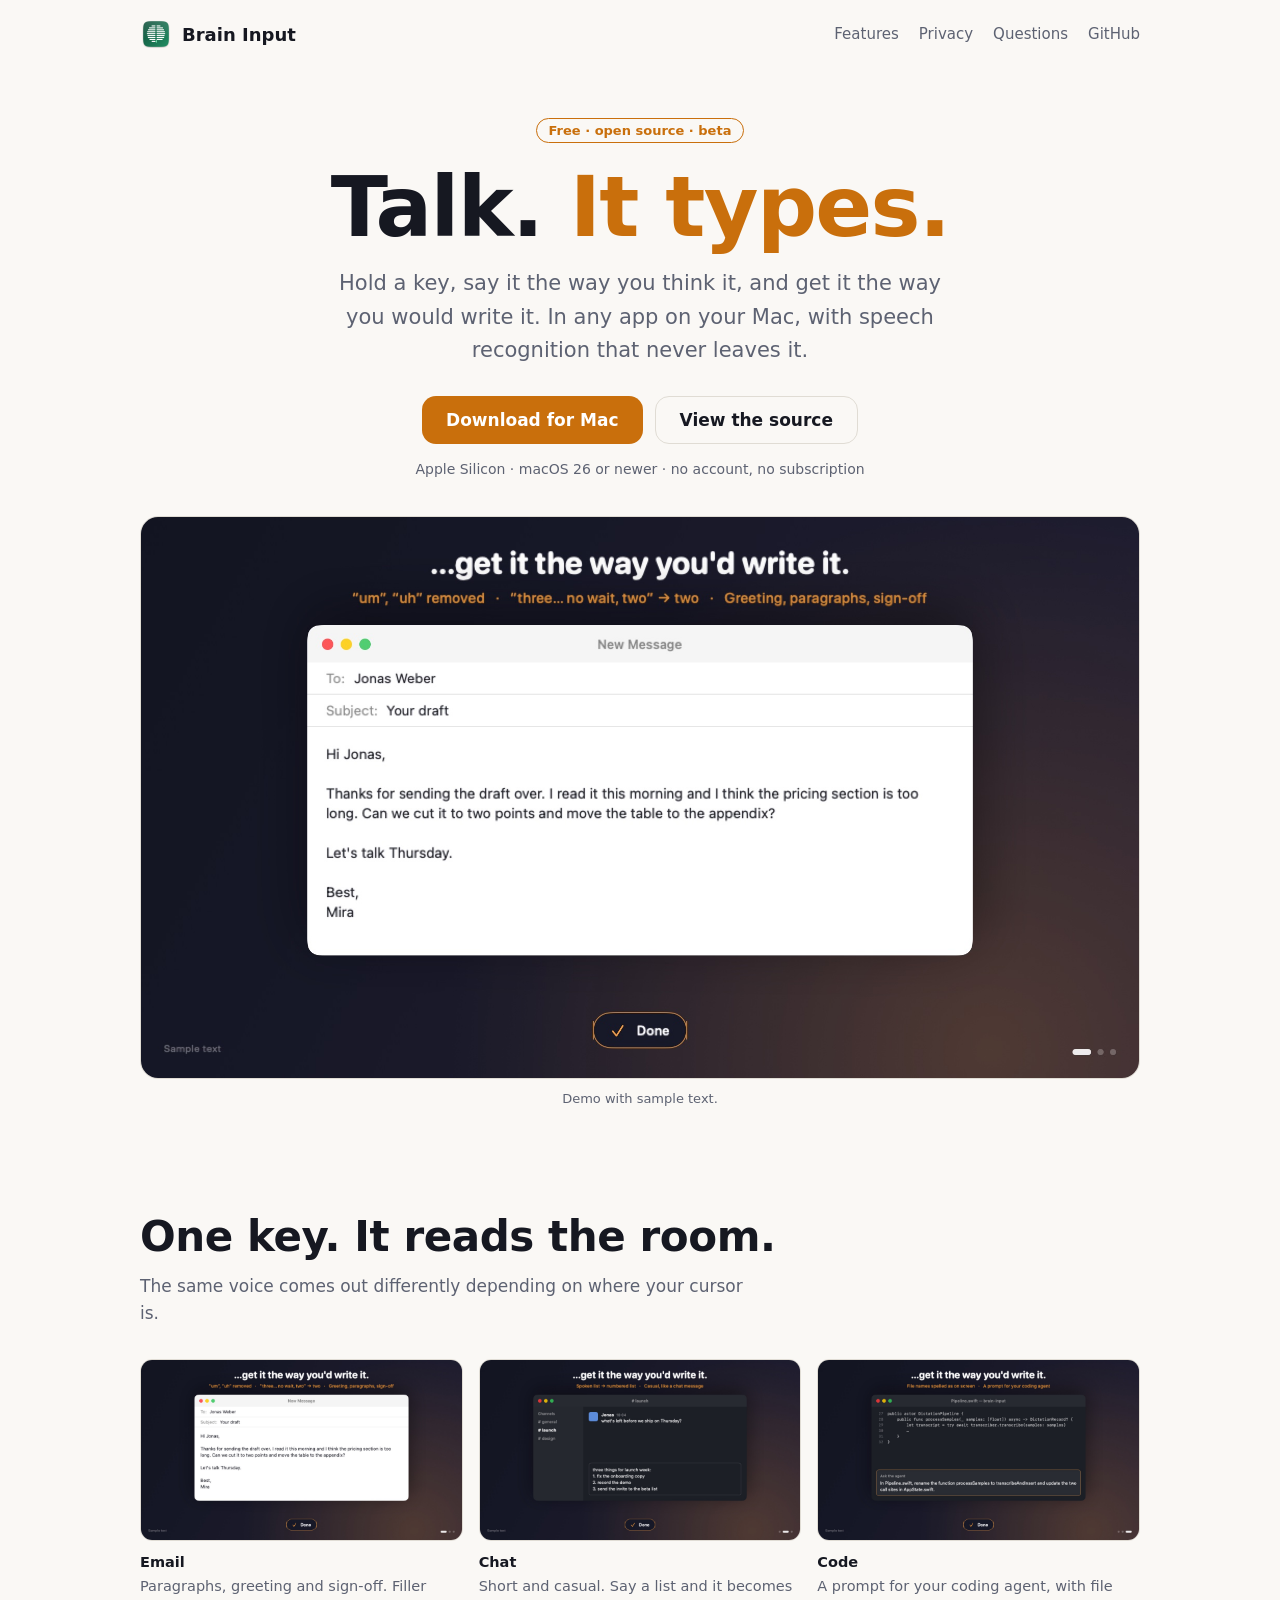
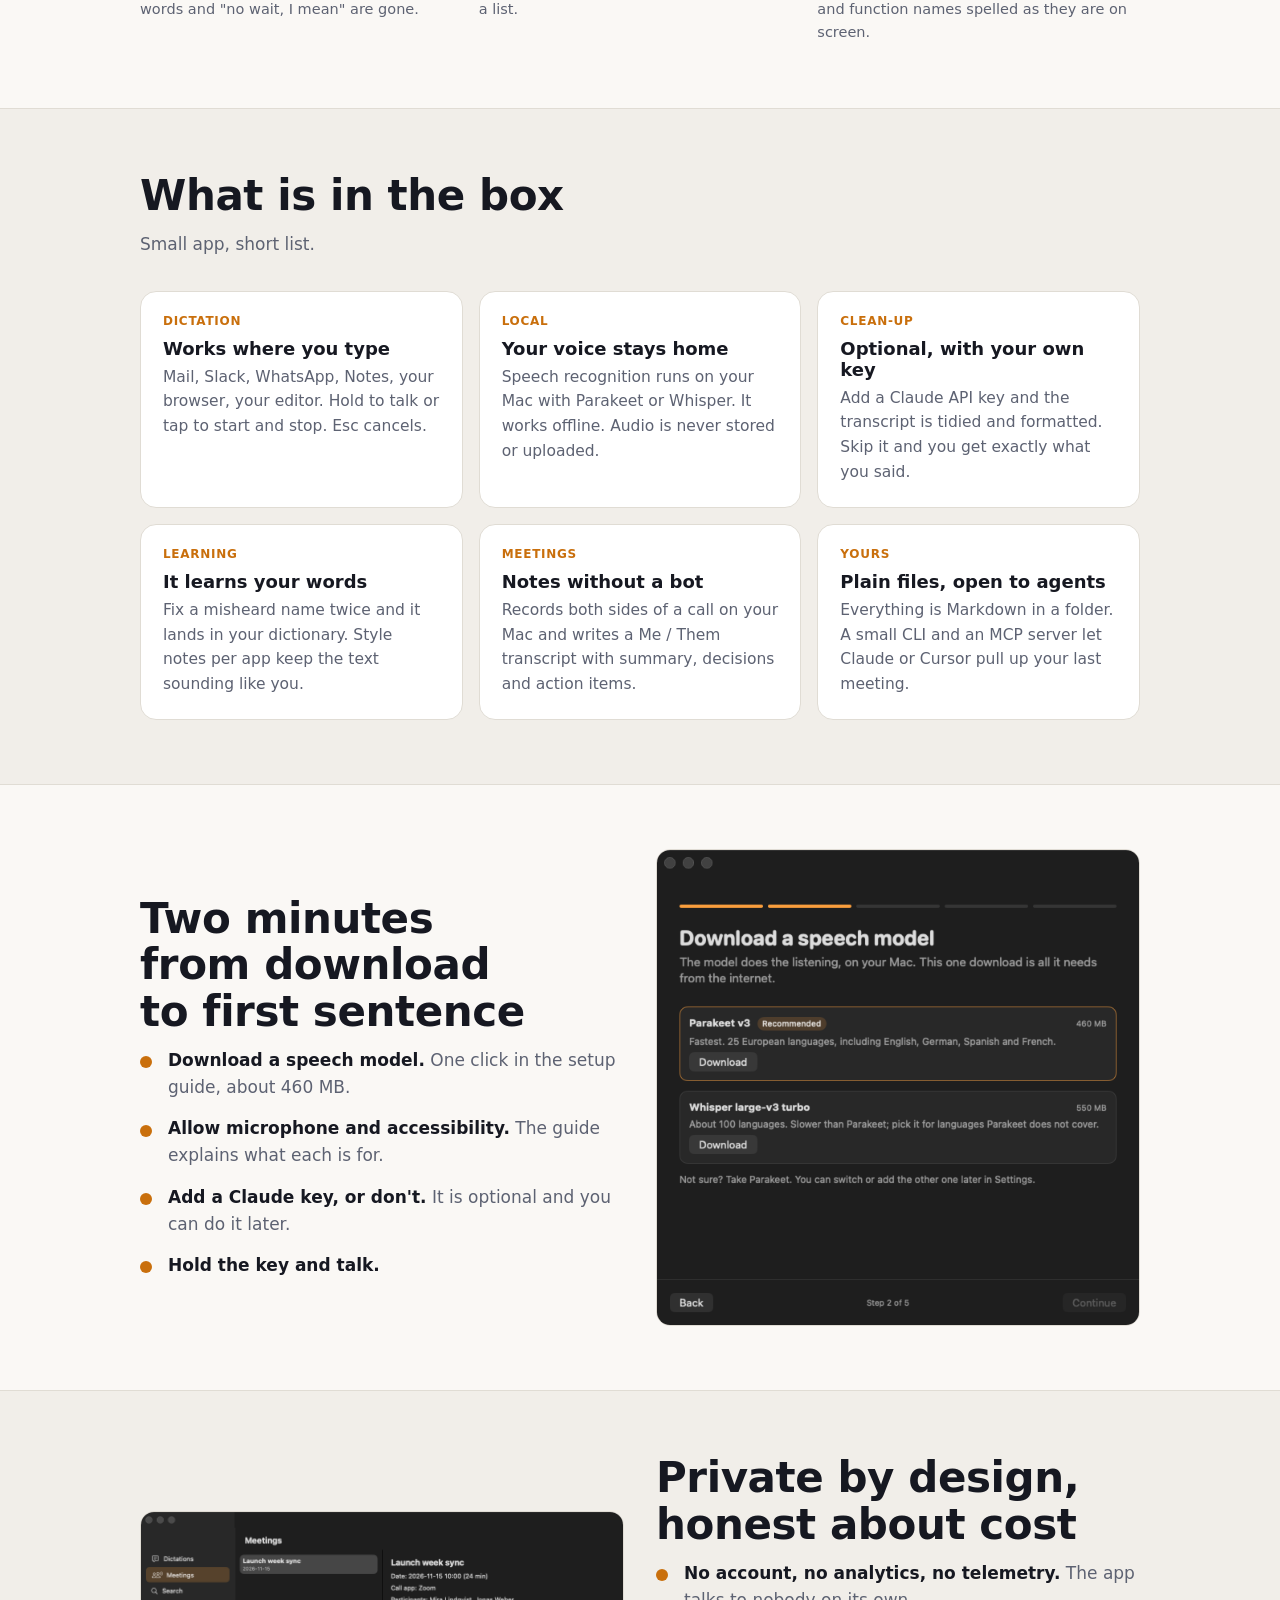
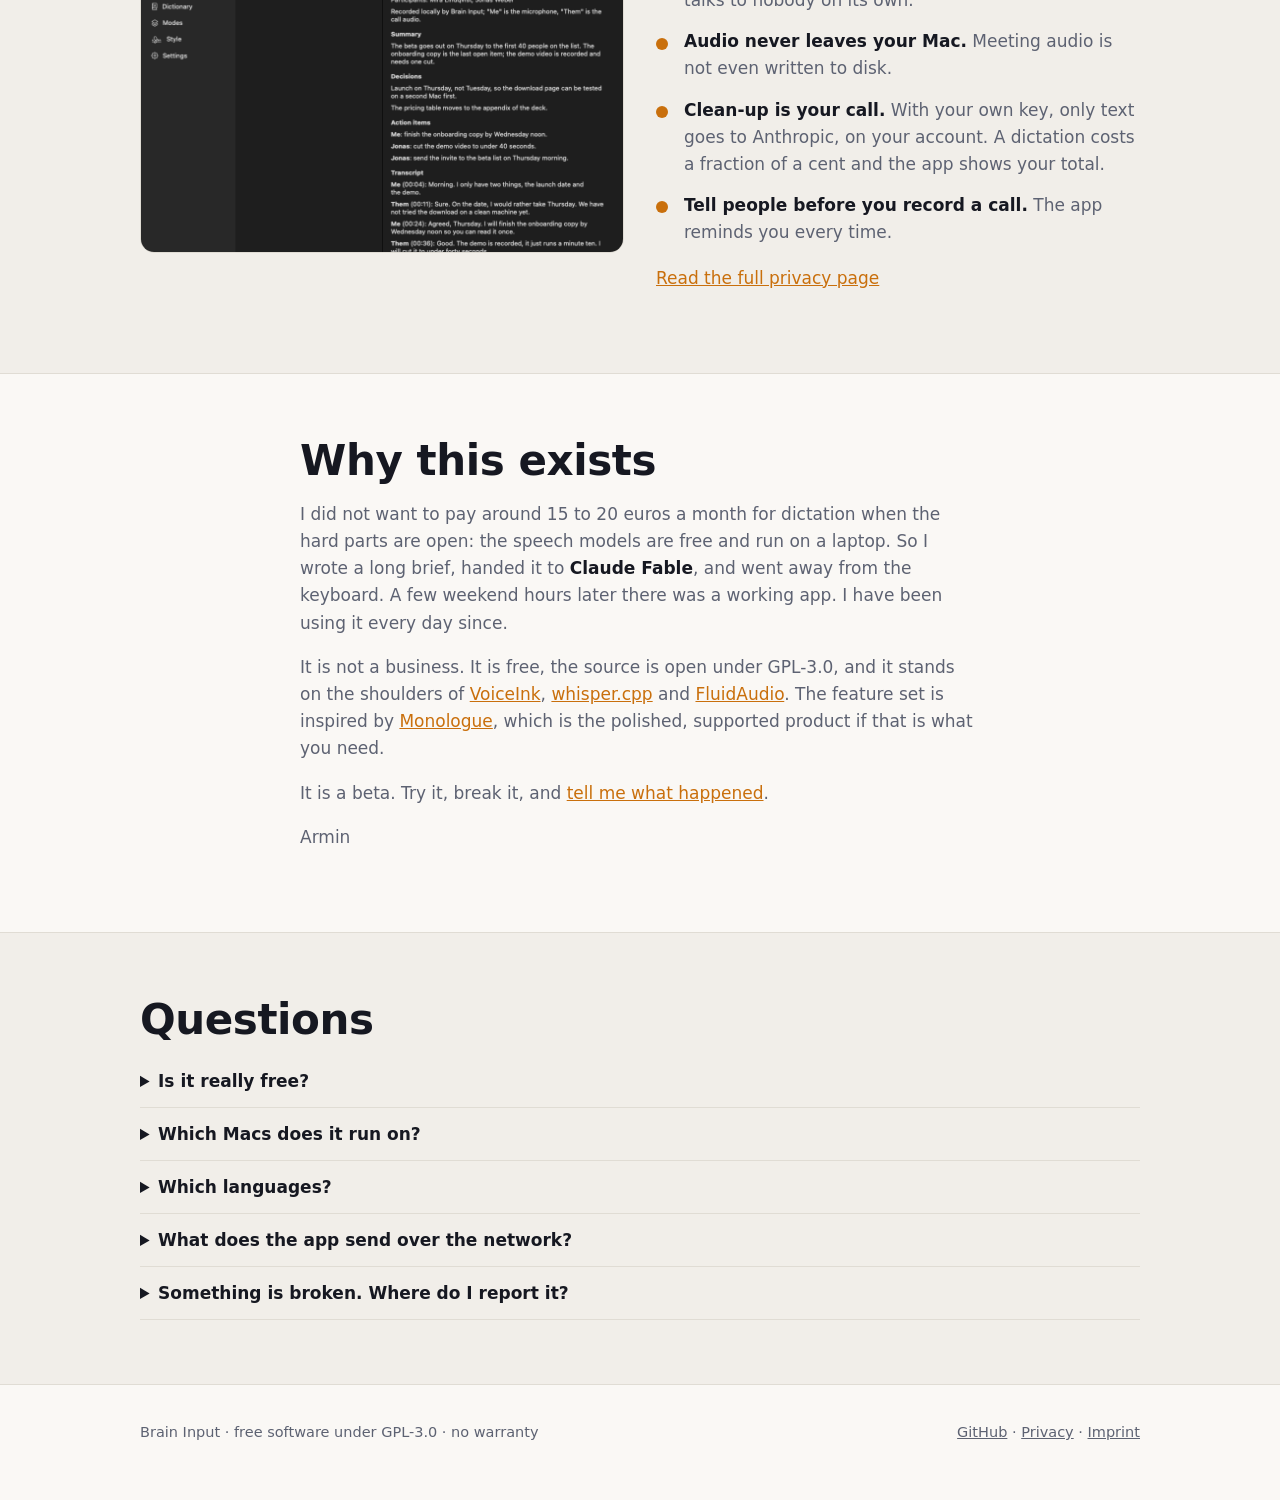
==== docs/index.html @ a195530f "Brain Input 0.1.0: first public beta Dictation for Mac with local speech recognition, optional clean" ====
<!doctype html>
<html lang="en">
<head>
<meta charset="utf-8">
<meta name="viewport" content="width=device-width, initial-scale=1">
<title>Brain Input · Talk. It types.</title>
<meta name="description" content="Free, open-source dictation for Mac. Hold a key, speak, and clean text lands at your cursor, formatted for the app you are in. Speech recognition runs on your Mac.">
<meta property="og:title" content="Brain Input · Talk. It types.">
<meta property="og:description" content="Free, open-source dictation for Mac. Speech recognition runs on your Mac. Built in a weekend with Claude Fable.">
<meta property="og:image" content="https://elpresidentex.github.io/brain-input/media/still-email.jpg">
<meta property="og:type" content="website">
<meta name="twitter:card" content="summary_large_image">
<link rel="icon" href="media/icon.png">
<link rel="stylesheet" href="style.css">
</head>
<body>
<div class="wrap">
  <header class="nav">
    <a class="brand" href="./"><img src="media/icon.png" alt="">Brain Input</a>
    <nav>
      <a class="hide" href="#features">Features</a>
      <a class="hide" href="#privacy">Privacy</a>
      <a class="hide" href="#faq">Questions</a>
      <a href="https://github.com/elpresidentex/brain-input">GitHub</a>
    </nav>
  </header>

  <div class="hero">
    <span class="tag">Free · open source · beta</span>
    <h1>Talk. <em>It types.</em></h1>
    <p class="lead">Hold a key, say it the way you think it, and get it the way you would write it. In any app on your Mac, with speech recognition that never leaves it.</p>
    <div class="cta">
      <a class="btn primary" href="https://github.com/elpresidentex/brain-input/releases/latest">Download for Mac</a>
      <a class="btn ghost" href="https://github.com/elpresidentex/brain-input">View the source</a>
    </div>
    <p class="req">Apple Silicon · macOS 26 or newer · no account, no subscription</p>
    <div class="stage">
      <video src="media/demo.mp4" poster="media/still-email.jpg" autoplay muted loop playsinline aria-label="Demo: a spoken, rambling message becomes a clean email, a chat list and a coding prompt"></video>
    </div>
    <p class="note">Demo with sample text.</p>
  </div>
</div>

<section id="features">
  <div class="wrap">
    <h2>One key. It reads the room.</h2>
    <p class="sub">The same voice comes out differently depending on where your cursor is.</p>
    <div class="shots">
      <figure><img src="media/still-email.jpg" alt="A clean email with greeting, paragraphs and sign-off" loading="lazy"><figcaption><b>Email</b>Paragraphs, greeting and sign-off. Filler words and "no wait, I mean" are gone.</figcaption></figure>
      <figure><img src="media/still-chat.jpg" alt="A spoken list turned into a numbered chat message" loading="lazy"><figcaption><b>Chat</b>Short and casual. Say a list and it becomes a list.</figcaption></figure>
      <figure><img src="media/still-code.jpg" alt="A dictated prompt with file names spelled as on screen" loading="lazy"><figcaption><b>Code</b>A prompt for your coding agent, with file and function names spelled as they are on screen.</figcaption></figure>
    </div>
  </div>
</section>

<section class="band">
  <div class="wrap">
    <h2>What is in the box</h2>
    <p class="sub">Small app, short list.</p>
    <div class="grid">
      <div class="card"><span class="k">Dictation</span><h3>Works where you type</h3><p>Mail, Slack, WhatsApp, Notes, your browser, your editor. Hold to talk or tap to start and stop. Esc cancels.</p></div>
      <div class="card"><span class="k">Local</span><h3>Your voice stays home</h3><p>Speech recognition runs on your Mac with Parakeet or Whisper. It works offline. Audio is never stored or uploaded.</p></div>
      <div class="card"><span class="k">Clean-up</span><h3>Optional, with your own key</h3><p>Add a Claude API key and the transcript is tidied and formatted. Skip it and you get exactly what you said.</p></div>
      <div class="card"><span class="k">Learning</span><h3>It learns your words</h3><p>Fix a misheard name twice and it lands in your dictionary. Style notes per app keep the text sounding like you.</p></div>
      <div class="card"><span class="k">Meetings</span><h3>Notes without a bot</h3><p>Records both sides of a call on your Mac and writes a Me / Them transcript with summary, decisions and action items.</p></div>
      <div class="card"><span class="k">Yours</span><h3>Plain files, open to agents</h3><p>Everything is Markdown in a folder. A small CLI and an MCP server let Claude or Cursor pull up your last meeting.</p></div>
    </div>
  </div>
</section>

<section>
  <div class="wrap split">
    <div>
      <h2>Two minutes from download to first sentence</h2>
      <ul class="plain">
        <li><b>Download a speech model.</b> One click in the setup guide, about 460 MB.</li>
        <li><b>Allow microphone and accessibility.</b> The guide explains what each is for.</li>
        <li><b>Add a Claude key, or don't.</b> It is optional and you can do it later.</li>
        <li><b>Hold the key and talk.</b></li>
      </ul>
    </div>
    <img src="media/onboarding-2-dark.png" alt="Setup guide: choose and download a speech model" loading="lazy">
  </div>
</section>

<section class="band" id="privacy">
  <div class="wrap split">
    <img src="media/main-meetings-dark.png" alt="A meeting note with summary, decisions, action items and a Me / Them transcript" loading="lazy">
    <div>
      <h2>Private by design, honest about cost</h2>
      <ul class="plain">
        <li><b>No account, no analytics, no telemetry.</b> The app talks to nobody on its own.</li>
        <li><b>Audio never leaves your Mac.</b> Meeting audio is not even written to disk.</li>
        <li><b>Clean-up is your call.</b> With your own key, only text goes to Anthropic, on your account. A dictation costs a fraction of a cent and the app shows your total.</li>
        <li><b>Tell people before you record a call.</b> The app reminds you every time.</li>
      </ul>
      <p style="margin-top:18px"><a href="privacy.html">Read the full privacy page</a></p>
    </div>
  </div>
</section>

<section>
  <div class="wrap story">
    <h2>Why this exists</h2>
    <p>I did not want to pay around 15 to 20 euros a month for dictation when the hard parts are open: the speech models are free and run on a laptop. So I wrote a long brief, handed it to <b>Claude Fable</b>, and went away from the keyboard. A few weekend hours later there was a working app. I have been using it every day since.</p>
    <p>It is not a business. It is free, the source is open under GPL-3.0, and it stands on the shoulders of <a href="https://github.com/Beingpax/VoiceInk">VoiceInk</a>, <a href="https://github.com/ggml-org/whisper.cpp">whisper.cpp</a> and <a href="https://github.com/FluidInference/FluidAudio">FluidAudio</a>. The feature set is inspired by <a href="https://www.monologue.to/">Monologue</a>, which is the polished, supported product if that is what you need.</p>
    <p>It is a beta. Try it, break it, and <a href="https://github.com/elpresidentex/brain-input/issues">tell me what happened</a>.</p>
    <p>Armin</p>
  </div>
</section>

<section class="band" id="faq">
  <div class="wrap">
    <h2>Questions</h2>
    <details><summary>Is it really free?</summary><p>Yes. The app is free and open source. Dictation with the local model costs nothing. The optional clean-up uses your own Claude API key and Anthropic bills you for it directly; in normal use that is cents, and the app shows the running total.</p></details>
    <details><summary>Which Macs does it run on?</summary><p>Macs with Apple Silicon (M1 or newer) on macOS 26 or newer. There is no Intel, Windows or iPhone version.</p></details>
    <details><summary>Which languages?</summary><p>Parakeet covers 25 European languages, including English, German, Spanish and French. Whisper covers about 100 and can be downloaded in Settings. The language is detected for each dictation.</p></details>
    <details><summary>What does the app send over the network?</summary><p>The one-time model download, and, only with your API key, the clean-up calls. Those contain the transcript, the app name and window title, your dictionary and style notes; in coding apps also visible window text so names are spelled right. Never audio.</p></details>
    <details><summary>Something is broken. Where do I report it?</summary><p>On <a href="https://github.com/elpresidentex/brain-input/issues">GitHub Issues</a>. There is no support team, just me, but I read everything.</p></details>
  </div>
</section>

<footer>
  <div class="wrap row">
    <span>Brain Input · free software under GPL-3.0 · no warranty</span>
    <span><a href="https://github.com/elpresidentex/brain-input">GitHub</a> · <a href="privacy.html">Privacy</a> · <a href="imprint.html">Imprint</a></span>
  </div>
</footer>
</body>
</html>
---- docs/style.css ----
/* Brain Input site. No external fonts, scripts or trackers. */
:root{--bg:#10121c;--bg2:#171a28;--card:#1c2030;--fg:#f2f1ee;--muted:#a3a8b8;--line:#2b3044;--accent:#fa9e3d;--accent-ink:#1a1206;
  --round:ui-rounded,"SF Pro Rounded",-apple-system,BlinkMacSystemFont,"Segoe UI",system-ui,sans-serif;--sans:-apple-system,BlinkMacSystemFont,"Segoe UI",system-ui,sans-serif}
@media (prefers-color-scheme: light){:root{--bg:#faf8f5;--bg2:#f1eee9;--card:#ffffff;--fg:#161821;--muted:#5d6272;--line:#e0dcd4;--accent:#c96f0c;--accent-ink:#ffffff}}
*{box-sizing:border-box}
html{scroll-behavior:smooth}
body{margin:0;background:var(--bg);color:var(--fg);font:17px/1.6 var(--sans);-webkit-font-smoothing:antialiased}
a{color:var(--accent)}
.wrap{max-width:1040px;margin:0 auto;padding:0 20px}
header.nav{display:flex;align-items:center;justify-content:space-between;padding:18px 0}
.brand{display:flex;align-items:center;gap:10px;font:700 18px var(--round);color:var(--fg);text-decoration:none}
.brand img{width:32px;height:32px;border-radius:8px}
.nav nav{display:flex;gap:20px;font-size:15px}
.nav nav a{color:var(--muted);text-decoration:none}
.nav nav a:hover{color:var(--fg)}
.hero{text-align:center;padding:48px 0 28px}
.tag{display:inline-block;font:600 13px var(--round);color:var(--accent);border:1px solid var(--accent);border-radius:99px;padding:4px 12px;margin-bottom:22px}
h1{font:800 clamp(44px,9vw,84px)/1 var(--round);letter-spacing:-.02em;margin:0 0 18px}
h1 em{font-style:normal;color:var(--accent)}
.lead{font-size:clamp(17px,2.4vw,21px);color:var(--muted);max-width:640px;margin:0 auto 28px}
.cta{display:flex;gap:12px;justify-content:center;flex-wrap:wrap}
.btn{display:inline-flex;align-items:center;gap:8px;font:700 17px var(--round);padding:13px 24px;border-radius:14px;text-decoration:none}
.btn.primary{background:var(--accent);color:var(--accent-ink)}
.btn.ghost{color:var(--fg);border:1px solid var(--line)}
.req{font-size:14px;color:var(--muted);margin-top:14px}
.stage{margin:36px auto 0;border-radius:18px;overflow:hidden;border:1px solid var(--line);background:#10121c;aspect-ratio:16/9;max-width:100%}
.stage video,.stage img{display:block;width:100%;height:100%;object-fit:cover}
.note{font-size:13px;color:var(--muted);text-align:center;margin-top:10px}
section{padding:64px 0}
h2{font:800 clamp(28px,4.6vw,42px)/1.1 var(--round);letter-spacing:-.01em;margin:0 0 12px;text-wrap:balance}
.sub{color:var(--muted);max-width:620px;margin:0 0 32px}
.grid{display:grid;grid-template-columns:repeat(3,1fr);gap:16px}
.card{background:var(--card);border:1px solid var(--line);border-radius:16px;padding:22px;min-width:0}
.card h3{font:700 18px var(--round);margin:0 0 6px}
.card p{margin:0;color:var(--muted);font-size:15.5px}
.card .k{font:600 12px var(--round);color:var(--accent);letter-spacing:.06em;text-transform:uppercase;display:block;margin-bottom:10px}
.shots{display:grid;grid-template-columns:repeat(3,1fr);gap:16px}
.shots figure{margin:0;min-width:0}
.shots img{width:100%;border-radius:12px;border:1px solid var(--line);display:block}
.shots figcaption{font-size:14.5px;color:var(--muted);margin-top:10px}
.shots b{color:var(--fg);display:block;font-family:var(--round)}
.split{display:grid;grid-template-columns:1fr 1fr;gap:32px;align-items:center}
.split img{width:100%;border-radius:14px;border:1px solid var(--line)}
ul.plain{list-style:none;padding:0;margin:0;display:grid;gap:14px}
ul.plain li{padding-left:28px;position:relative;color:var(--muted)}
ul.plain li::before{content:"";position:absolute;left:0;top:.55em;width:12px;height:12px;border-radius:50%;background:var(--accent)}
ul.plain b{color:var(--fg)}
.band{background:var(--bg2);border-block:1px solid var(--line)}
.story{max-width:720px}
.story p{color:var(--muted)}
.story p b{color:var(--fg)}
details{border-bottom:1px solid var(--line);padding:16px 0}
summary{font:700 17px var(--round);cursor:pointer}
details p{color:var(--muted);margin:10px 0 0;max-width:700px}
footer{padding:36px 0 56px;color:var(--muted);font-size:14.5px}
footer .row{display:flex;gap:20px;flex-wrap:wrap;justify-content:space-between}
footer a{color:var(--muted)}
.doc{max-width:720px;padding:32px 0 64px}
.doc h1{font-size:clamp(34px,6vw,48px)}
.doc h2{font-size:22px;margin-top:36px}
.doc p,.doc li{color:var(--muted)}
.doc address{font-style:normal;color:var(--fg)}
:focus-visible{outline:2px solid var(--accent);outline-offset:3px}
@media (max-width:780px){.grid,.shots{grid-template-columns:1fr}.split{grid-template-columns:1fr}.nav nav a.hide{display:none}section{padding:44px 0}}
@media (prefers-reduced-motion: reduce){html{scroll-behavior:auto}}
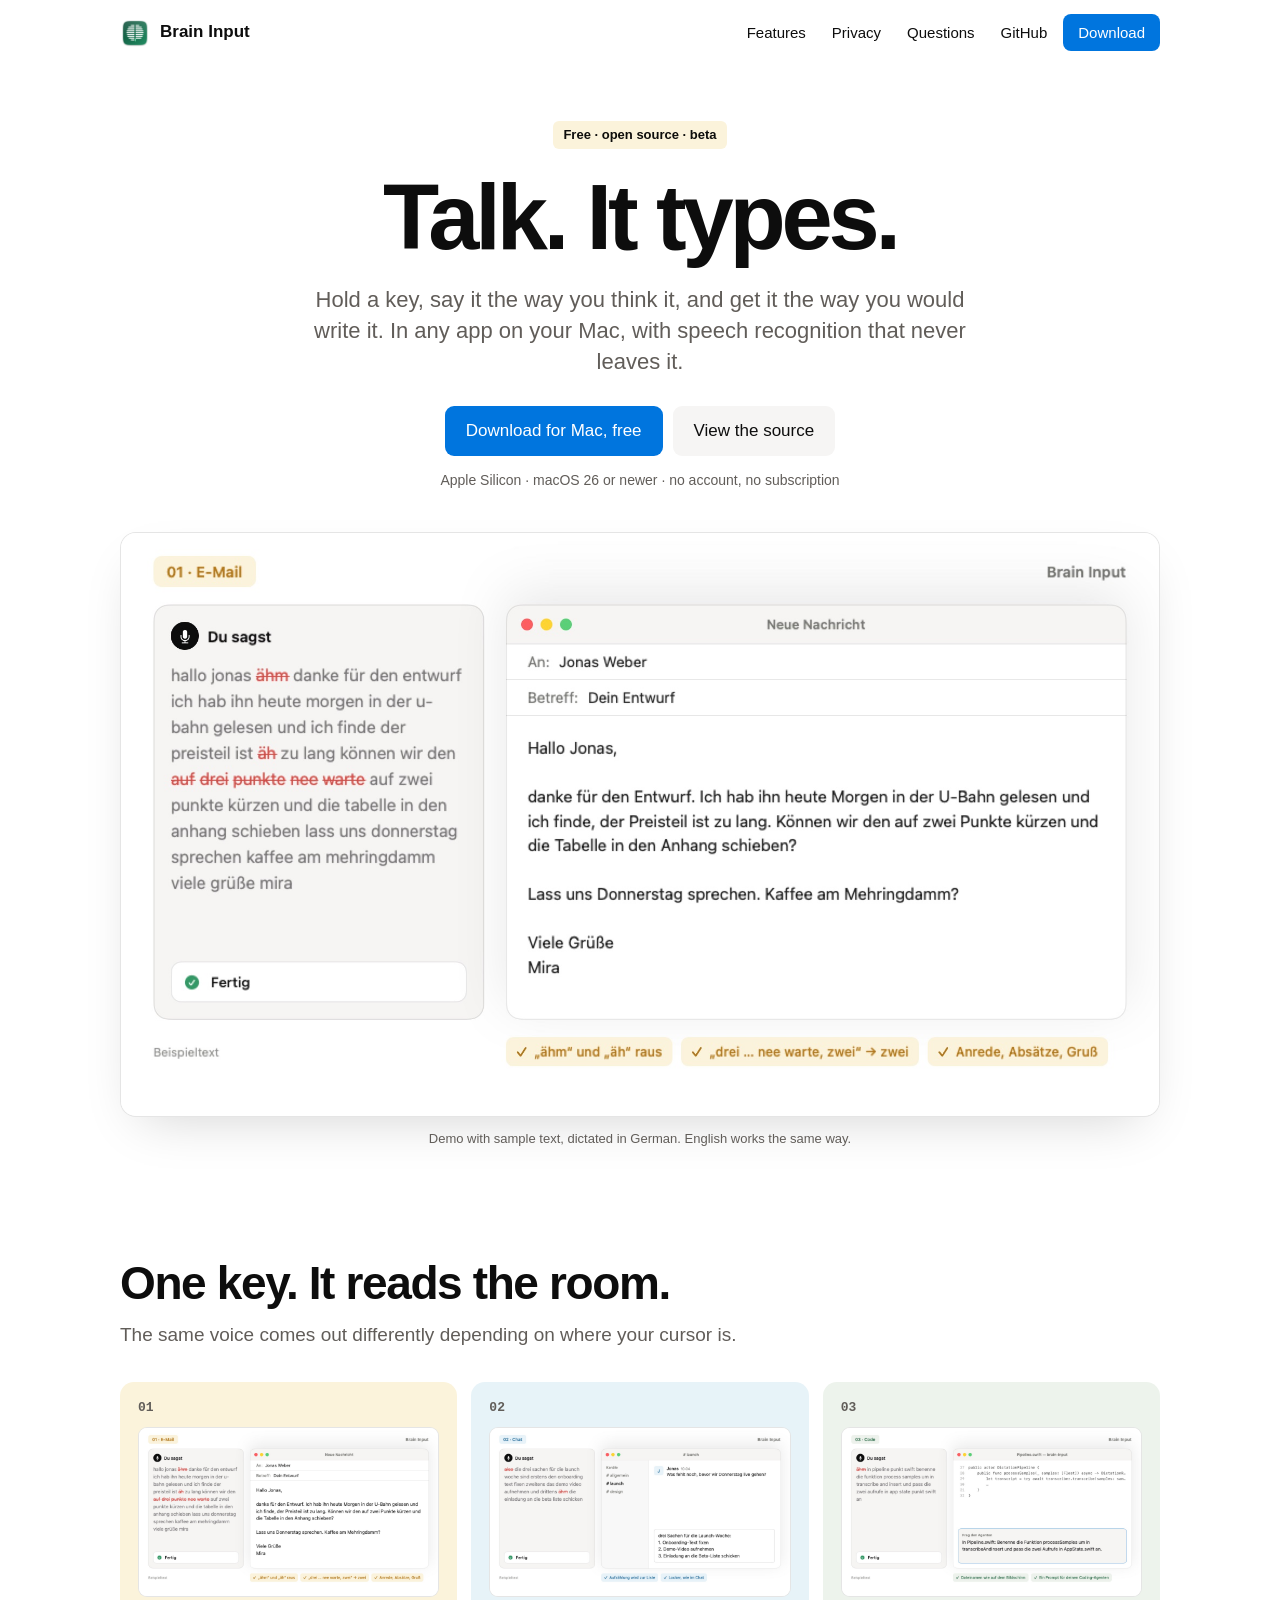
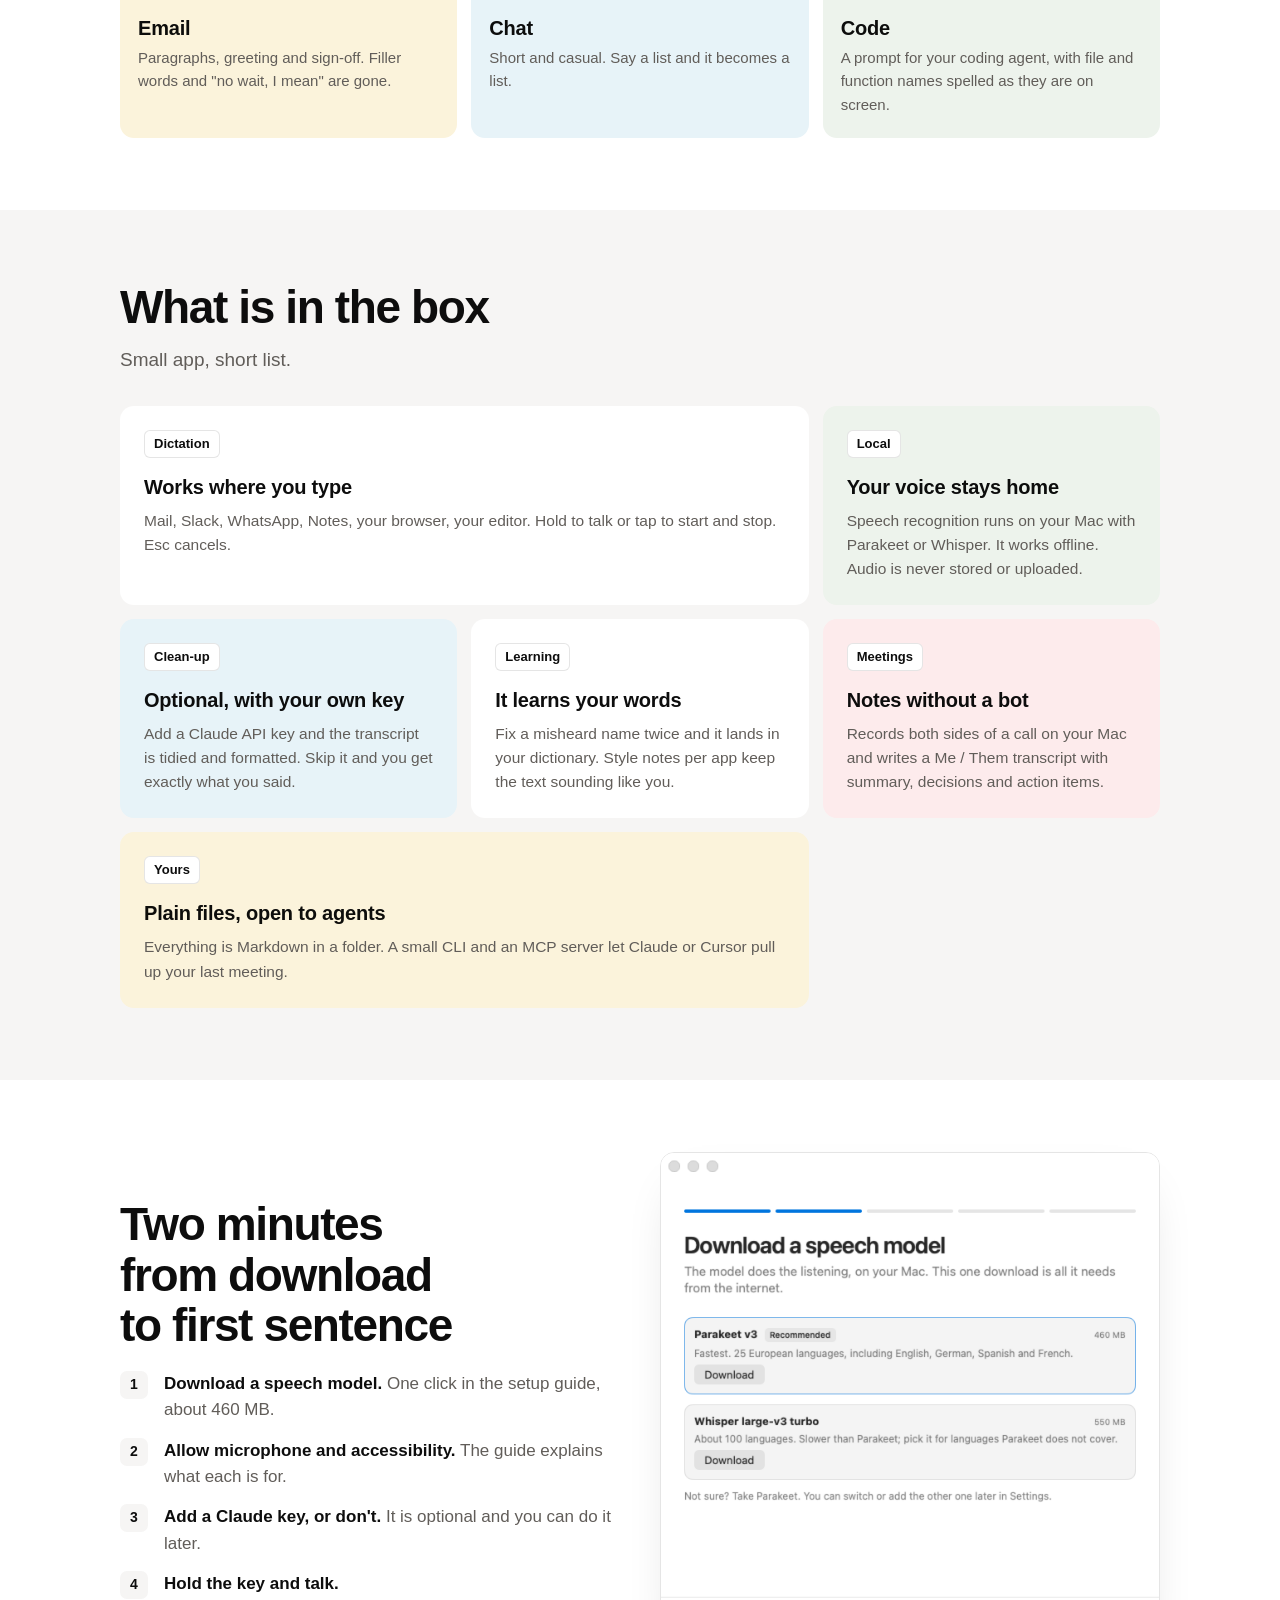
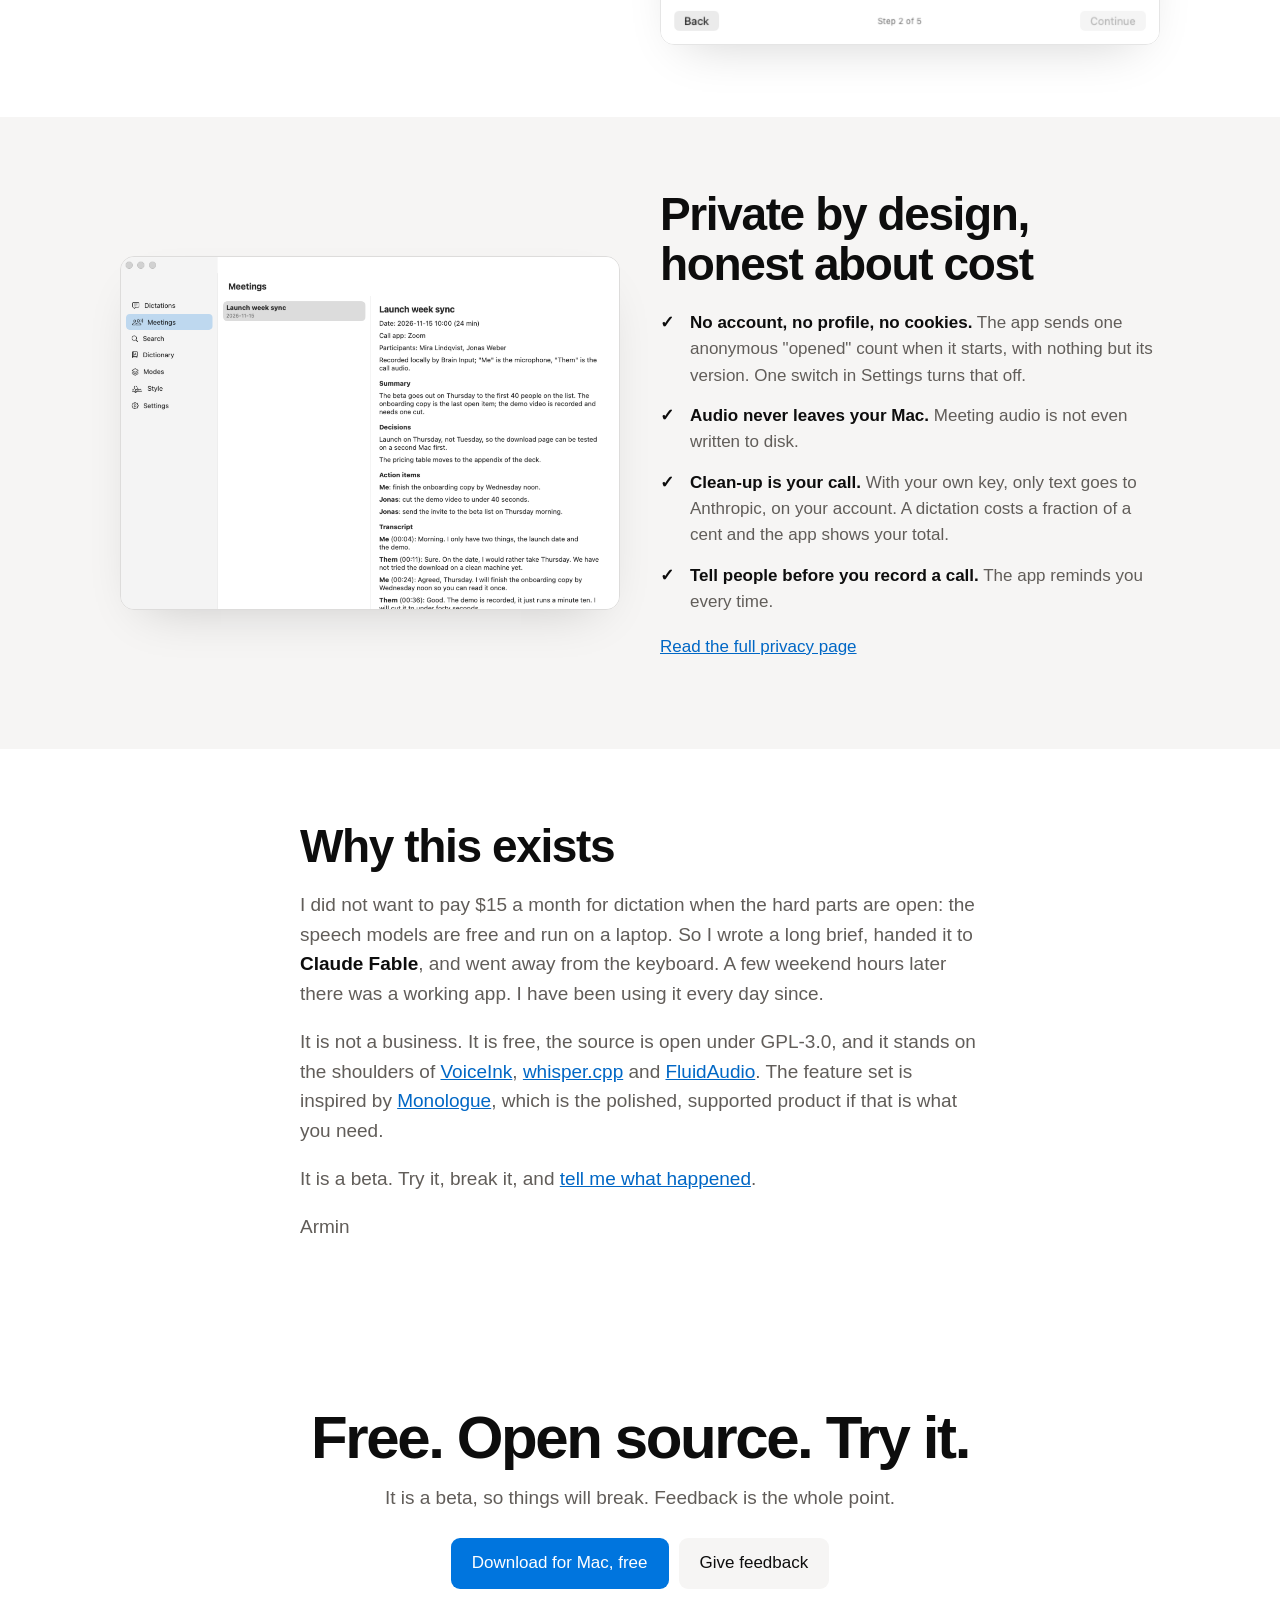
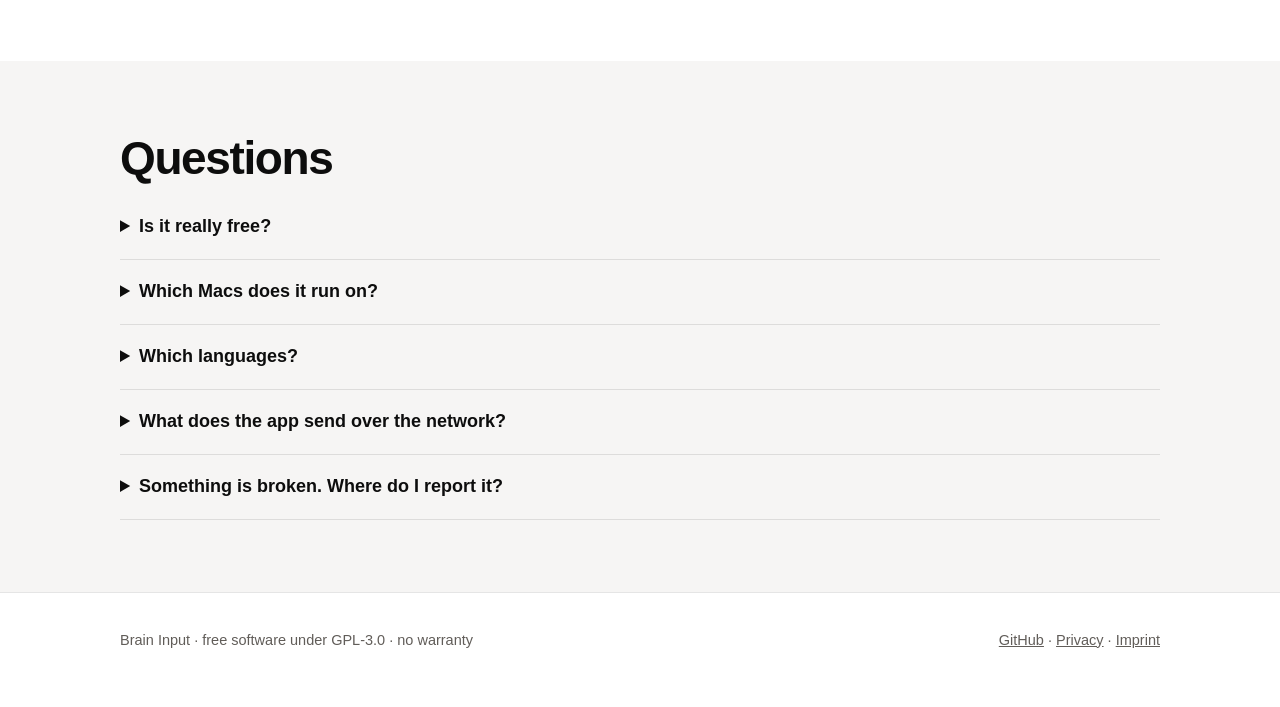
==== commit 54b05ddf: "0.1.1: Notion-style look, German demo video with section cards, anonymous open count - Demo video: G" ====
--- a/docs/index.html
+++ b/docs/index.html
@@ -7,11 +7,12 @@
 <meta name="description" content="Free, open-source dictation for Mac. Hold a key, speak, and clean text lands at your cursor, formatted for the app you are in. Speech recognition runs on your Mac.">
 <meta property="og:title" content="Brain Input · Talk. It types.">
 <meta property="og:description" content="Free, open-source dictation for Mac. Speech recognition runs on your Mac. Built in a weekend with Claude Fable.">
-<meta property="og:image" content="https://elpresidentex.github.io/brain-input/media/still-email.jpg">
+<meta property="og:image" content="https://brain-input.vercel.app/media/still-email.jpg">
 <meta property="og:type" content="website">
 <meta name="twitter:card" content="summary_large_image">
 <link rel="icon" href="media/icon.png">
 <link rel="stylesheet" href="style.css">
+<script src="track.js" defer></script>
 </head>
 <body>
 <div class="wrap">
@@ -22,22 +23,23 @@
       <a class="hide" href="#privacy">Privacy</a>
       <a class="hide" href="#faq">Questions</a>
       <a href="https://github.com/elpresidentex/brain-input">GitHub</a>
+      <a class="btn primary" href="https://github.com/elpresidentex/brain-input/releases/latest" data-track="download_clicked" data-where="nav">Download</a>
     </nav>
   </header>
 
   <div class="hero">
     <span class="tag">Free · open source · beta</span>
-    <h1>Talk. <em>It types.</em></h1>
+    <h1>Talk. It types.</h1>
     <p class="lead">Hold a key, say it the way you think it, and get it the way you would write it. In any app on your Mac, with speech recognition that never leaves it.</p>
     <div class="cta">
-      <a class="btn primary" href="https://github.com/elpresidentex/brain-input/releases/latest">Download for Mac</a>
+      <a class="btn primary" href="https://github.com/elpresidentex/brain-input/releases/latest" data-track="download_clicked" data-where="hero">Download for Mac, free</a>
       <a class="btn ghost" href="https://github.com/elpresidentex/brain-input">View the source</a>
     </div>
     <p class="req">Apple Silicon · macOS 26 or newer · no account, no subscription</p>
     <div class="stage">
-      <video src="media/demo.mp4" poster="media/still-email.jpg" autoplay muted loop playsinline aria-label="Demo: a spoken, rambling message becomes a clean email, a chat list and a coding prompt"></video>
+      <video src="media/demo.mp4" poster="media/still-email.jpg" autoplay muted loop playsinline aria-label="Demo in German: a spoken, rambling message becomes a clean email, a chat list and a coding prompt"></video>
     </div>
-    <p class="note">Demo with sample text.</p>
+    <p class="note">Demo with sample text, dictated in German. English works the same way.</p>
   </div>
 </div>
 
@@ -46,9 +48,9 @@
     <h2>One key. It reads the room.</h2>
     <p class="sub">The same voice comes out differently depending on where your cursor is.</p>
     <div class="shots">
-      <figure><img src="media/still-email.jpg" alt="A clean email with greeting, paragraphs and sign-off" loading="lazy"><figcaption><b>Email</b>Paragraphs, greeting and sign-off. Filler words and "no wait, I mean" are gone.</figcaption></figure>
-      <figure><img src="media/still-chat.jpg" alt="A spoken list turned into a numbered chat message" loading="lazy"><figcaption><b>Chat</b>Short and casual. Say a list and it becomes a list.</figcaption></figure>
-      <figure><img src="media/still-code.jpg" alt="A dictated prompt with file names spelled as on screen" loading="lazy"><figcaption><b>Code</b>A prompt for your coding agent, with file and function names spelled as they are on screen.</figcaption></figure>
+      <figure class="c-yellow"><span class="n">01</span><img src="media/still-email.jpg" alt="A rambling spoken message next to the clean email it became" loading="lazy"><figcaption><b>Email</b>Paragraphs, greeting and sign-off. Filler words and "no wait, I mean" are gone.</figcaption></figure>
+      <figure class="c-blue"><span class="n">02</span><img src="media/still-chat.jpg" alt="A spoken list turned into a numbered chat message" loading="lazy"><figcaption><b>Chat</b>Short and casual. Say a list and it becomes a list.</figcaption></figure>
+      <figure class="c-green"><span class="n">03</span><img src="media/still-code.jpg" alt="A dictated prompt with file names spelled as on screen" loading="lazy"><figcaption><b>Code</b>A prompt for your coding agent, with file and function names spelled as they are on screen.</figcaption></figure>
     </div>
   </div>
 </section>
@@ -58,12 +60,12 @@
     <h2>What is in the box</h2>
     <p class="sub">Small app, short list.</p>
     <div class="grid">
-      <div class="card"><span class="k">Dictation</span><h3>Works where you type</h3><p>Mail, Slack, WhatsApp, Notes, your browser, your editor. Hold to talk or tap to start and stop. Esc cancels.</p></div>
-      <div class="card"><span class="k">Local</span><h3>Your voice stays home</h3><p>Speech recognition runs on your Mac with Parakeet or Whisper. It works offline. Audio is never stored or uploaded.</p></div>
-      <div class="card"><span class="k">Clean-up</span><h3>Optional, with your own key</h3><p>Add a Claude API key and the transcript is tidied and formatted. Skip it and you get exactly what you said.</p></div>
+      <div class="card wide"><span class="k">Dictation</span><h3>Works where you type</h3><p>Mail, Slack, WhatsApp, Notes, your browser, your editor. Hold to talk or tap to start and stop. Esc cancels.</p></div>
+      <div class="card c-green"><span class="k">Local</span><h3>Your voice stays home</h3><p>Speech recognition runs on your Mac with Parakeet or Whisper. It works offline. Audio is never stored or uploaded.</p></div>
+      <div class="card c-blue"><span class="k">Clean-up</span><h3>Optional, with your own key</h3><p>Add a Claude API key and the transcript is tidied and formatted. Skip it and you get exactly what you said.</p></div>
       <div class="card"><span class="k">Learning</span><h3>It learns your words</h3><p>Fix a misheard name twice and it lands in your dictionary. Style notes per app keep the text sounding like you.</p></div>
-      <div class="card"><span class="k">Meetings</span><h3>Notes without a bot</h3><p>Records both sides of a call on your Mac and writes a Me / Them transcript with summary, decisions and action items.</p></div>
-      <div class="card"><span class="k">Yours</span><h3>Plain files, open to agents</h3><p>Everything is Markdown in a folder. A small CLI and an MCP server let Claude or Cursor pull up your last meeting.</p></div>
+      <div class="card c-pink"><span class="k">Meetings</span><h3>Notes without a bot</h3><p>Records both sides of a call on your Mac and writes a Me / Them transcript with summary, decisions and action items.</p></div>
+      <div class="card wide c-yellow"><span class="k">Yours</span><h3>Plain files, open to agents</h3><p>Everything is Markdown in a folder. A small CLI and an MCP server let Claude or Cursor pull up your last meeting.</p></div>
     </div>
   </div>
 </section>
@@ -72,24 +74,24 @@
   <div class="wrap split">
     <div>
       <h2>Two minutes from download to first sentence</h2>
-      <ul class="plain">
+      <ol class="steps">
         <li><b>Download a speech model.</b> One click in the setup guide, about 460 MB.</li>
         <li><b>Allow microphone and accessibility.</b> The guide explains what each is for.</li>
         <li><b>Add a Claude key, or don't.</b> It is optional and you can do it later.</li>
         <li><b>Hold the key and talk.</b></li>
-      </ul>
+      </ol>
     </div>
-    <img src="media/onboarding-2-dark.png" alt="Setup guide: choose and download a speech model" loading="lazy">
+    <img src="media/onboarding-2.png" alt="Setup guide: choose and download a speech model" loading="lazy">
   </div>
 </section>
 
 <section class="band" id="privacy">
   <div class="wrap split">
-    <img src="media/main-meetings-dark.png" alt="A meeting note with summary, decisions, action items and a Me / Them transcript" loading="lazy">
+    <img src="media/main-meetings.png" alt="A meeting note with summary, decisions, action items and a Me / Them transcript" loading="lazy">
     <div>
       <h2>Private by design, honest about cost</h2>
       <ul class="plain">
-        <li><b>No account, no analytics, no telemetry.</b> The app talks to nobody on its own.</li>
+        <li><b>No account, no profile, no cookies.</b> The app sends one anonymous "opened" count when it starts, with nothing but its version. One switch in Settings turns that off.</li>
         <li><b>Audio never leaves your Mac.</b> Meeting audio is not even written to disk.</li>
         <li><b>Clean-up is your call.</b> With your own key, only text goes to Anthropic, on your account. A dictation costs a fraction of a cent and the app shows your total.</li>
         <li><b>Tell people before you record a call.</b> The app reminds you every time.</li>
@@ -102,10 +104,21 @@
 <section>
   <div class="wrap story">
     <h2>Why this exists</h2>
-    <p>I did not want to pay around 15 to 20 euros a month for dictation when the hard parts are open: the speech models are free and run on a laptop. So I wrote a long brief, handed it to <b>Claude Fable</b>, and went away from the keyboard. A few weekend hours later there was a working app. I have been using it every day since.</p>
+    <p>I did not want to pay $15 a month for dictation when the hard parts are open: the speech models are free and run on a laptop. So I wrote a long brief, handed it to <b>Claude Fable</b>, and went away from the keyboard. A few weekend hours later there was a working app. I have been using it every day since.</p>
     <p>It is not a business. It is free, the source is open under GPL-3.0, and it stands on the shoulders of <a href="https://github.com/Beingpax/VoiceInk">VoiceInk</a>, <a href="https://github.com/ggml-org/whisper.cpp">whisper.cpp</a> and <a href="https://github.com/FluidInference/FluidAudio">FluidAudio</a>. The feature set is inspired by <a href="https://www.monologue.to/">Monologue</a>, which is the polished, supported product if that is what you need.</p>
     <p>It is a beta. Try it, break it, and <a href="https://github.com/elpresidentex/brain-input/issues">tell me what happened</a>.</p>
     <p>Armin</p>
+  </div>
+</section>
+
+<section class="final">
+  <div class="wrap">
+    <h2>Free. Open source. Try it.</h2>
+    <p class="sub">It is a beta, so things will break. Feedback is the whole point.</p>
+    <div class="cta">
+      <a class="btn primary" href="https://github.com/elpresidentex/brain-input/releases/latest" data-track="download_clicked" data-where="footer">Download for Mac, free</a>
+      <a class="btn ghost" href="https://github.com/elpresidentex/brain-input/issues" data-track="feedback_clicked" data-where="footer">Give feedback</a>
+    </div>
   </div>
 </section>
 
@@ -115,7 +128,7 @@
     <details><summary>Is it really free?</summary><p>Yes. The app is free and open source. Dictation with the local model costs nothing. The optional clean-up uses your own Claude API key and Anthropic bills you for it directly; in normal use that is cents, and the app shows the running total.</p></details>
     <details><summary>Which Macs does it run on?</summary><p>Macs with Apple Silicon (M1 or newer) on macOS 26 or newer. There is no Intel, Windows or iPhone version.</p></details>
     <details><summary>Which languages?</summary><p>Parakeet covers 25 European languages, including English, German, Spanish and French. Whisper covers about 100 and can be downloaded in Settings. The language is detected for each dictation.</p></details>
-    <details><summary>What does the app send over the network?</summary><p>The one-time model download, and, only with your API key, the clean-up calls. Those contain the transcript, the app name and window title, your dictionary and style notes; in coding apps also visible window text so names are spelled right. Never audio.</p></details>
+    <details><summary>What does the app send over the network?</summary><p>The one-time model download, an anonymous "opened" count at start (app and macOS version, no ID; you can switch it off), and, only with your API key, the clean-up calls. Those contain the transcript, the app name and window title, your dictionary and style notes; in coding apps also visible window text so names are spelled right. Never audio.</p></details>
     <details><summary>Something is broken. Where do I report it?</summary><p>On <a href="https://github.com/elpresidentex/brain-input/issues">GitHub Issues</a>. There is no support team, just me, but I read everything.</p></details>
   </div>
 </section>
--- a/docs/style.css
+++ b/docs/style.css
@@ -1,65 +1,78 @@
-/* Brain Input site. No external fonts, scripts or trackers. */
-:root{--bg:#10121c;--bg2:#171a28;--card:#1c2030;--fg:#f2f1ee;--muted:#a3a8b8;--line:#2b3044;--accent:#fa9e3d;--accent-ink:#1a1206;
-  --round:ui-rounded,"SF Pro Rounded",-apple-system,BlinkMacSystemFont,"Segoe UI",system-ui,sans-serif;--sans:-apple-system,BlinkMacSystemFont,"Segoe UI",system-ui,sans-serif}
-@media (prefers-color-scheme: light){:root{--bg:#faf8f5;--bg2:#f1eee9;--card:#ffffff;--fg:#161821;--muted:#5d6272;--line:#e0dcd4;--accent:#c96f0c;--accent-ink:#ffffff}}
+/* Brain Input site. No external fonts, no cookies. */
+:root{--bg:#fff;--bg2:#f6f5f4;--card:#fff;--fg:rgba(0,0,0,.95);--muted:#615d59;--line:rgba(0,0,0,.1);--accent:#0075de;--accent-ink:#fff;--accent-text:#0067c5;
+  --yellow:#fbf3db;--blue:#e7f3f8;--green:#edf3ec;--pink:#fdebec;--purple:#f3eefa;--orange:#fbecdd;
+  --sans:Inter,-apple-system,BlinkMacSystemFont,"Segoe UI",Helvetica,Arial,sans-serif}
+@media (prefers-color-scheme: dark){:root{--bg:#191919;--bg2:#202020;--card:#252525;--fg:rgba(255,255,255,.92);--muted:#a3a19d;--line:rgba(255,255,255,.12);--accent:#2383e2;--accent-text:#5aa7f0;
+  --yellow:#3a3220;--blue:#1f2f3a;--green:#22302a;--pink:#3a2426;--purple:#2d2638;--orange:#3a2a1e}}
 *{box-sizing:border-box}
 html{scroll-behavior:smooth}
-body{margin:0;background:var(--bg);color:var(--fg);font:17px/1.6 var(--sans);-webkit-font-smoothing:antialiased}
-a{color:var(--accent)}
-.wrap{max-width:1040px;margin:0 auto;padding:0 20px}
-header.nav{display:flex;align-items:center;justify-content:space-between;padding:18px 0}
-.brand{display:flex;align-items:center;gap:10px;font:700 18px var(--round);color:var(--fg);text-decoration:none}
-.brand img{width:32px;height:32px;border-radius:8px}
-.nav nav{display:flex;gap:20px;font-size:15px}
-.nav nav a{color:var(--muted);text-decoration:none}
-.nav nav a:hover{color:var(--fg)}
-.hero{text-align:center;padding:48px 0 28px}
-.tag{display:inline-block;font:600 13px var(--round);color:var(--accent);border:1px solid var(--accent);border-radius:99px;padding:4px 12px;margin-bottom:22px}
-h1{font:800 clamp(44px,9vw,84px)/1 var(--round);letter-spacing:-.02em;margin:0 0 18px}
-h1 em{font-style:normal;color:var(--accent)}
-.lead{font-size:clamp(17px,2.4vw,21px);color:var(--muted);max-width:640px;margin:0 auto 28px}
-.cta{display:flex;gap:12px;justify-content:center;flex-wrap:wrap}
-.btn{display:inline-flex;align-items:center;gap:8px;font:700 17px var(--round);padding:13px 24px;border-radius:14px;text-decoration:none}
+body{margin:0;background:var(--bg);color:var(--fg);font:17px/1.55 var(--sans);-webkit-font-smoothing:antialiased;overflow-x:hidden}
+a{color:var(--accent-text)}
+.wrap{max-width:1080px;margin:0 auto;padding:0 20px}
+header.nav{display:flex;align-items:center;justify-content:space-between;padding:14px 0;gap:12px}
+.brand{display:flex;align-items:center;gap:10px;font-weight:600;font-size:17px;color:var(--fg);text-decoration:none;white-space:nowrap}
+.brand img{width:30px;height:30px;border-radius:7px}
+.nav nav{display:flex;gap:6px;font-size:15px;align-items:center}
+.nav nav a{color:var(--fg);text-decoration:none;padding:6px 10px;border-radius:8px}
+.nav nav a:hover{background:var(--bg2)}
+.nav nav a.btn{color:var(--accent-ink);padding:6px 14px;font-size:15px}
+.hero{text-align:center;padding:56px 0 24px}
+.tag{display:inline-block;font-weight:600;font-size:13px;color:var(--fg);background:var(--yellow);border-radius:6px;padding:4px 10px;margin-bottom:22px}
+h1{font-weight:600;font-size:clamp(46px,10vw,92px);line-height:1.02;letter-spacing:-.045em;margin:0 0 20px;text-wrap:balance}
+.lead{font-size:clamp(18px,2.4vw,22px);line-height:1.4;color:var(--muted);max-width:660px;margin:0 auto 28px;text-wrap:pretty}
+.cta{display:flex;gap:10px;justify-content:center;flex-wrap:wrap}
+.btn{display:inline-flex;align-items:center;gap:8px;font-weight:500;font-size:17px;padding:11px 20px;border-radius:9px;text-decoration:none;border:1px solid transparent}
 .btn.primary{background:var(--accent);color:var(--accent-ink)}
-.btn.ghost{color:var(--fg);border:1px solid var(--line)}
+.btn.primary:hover{filter:brightness(.93)}
+.btn.ghost{color:var(--fg);background:var(--bg2)}
 .req{font-size:14px;color:var(--muted);margin-top:14px}
-.stage{margin:36px auto 0;border-radius:18px;overflow:hidden;border:1px solid var(--line);background:#10121c;aspect-ratio:16/9;max-width:100%}
+.stage{margin:40px auto 0;border-radius:16px;overflow:hidden;border:1px solid var(--line);background:#fff;aspect-ratio:16/9;max-width:100%;box-shadow:0 20px 50px -20px rgba(0,0,0,.18)}
 .stage video,.stage img{display:block;width:100%;height:100%;object-fit:cover}
-.note{font-size:13px;color:var(--muted);text-align:center;margin-top:10px}
-section{padding:64px 0}
-h2{font:800 clamp(28px,4.6vw,42px)/1.1 var(--round);letter-spacing:-.01em;margin:0 0 12px;text-wrap:balance}
-.sub{color:var(--muted);max-width:620px;margin:0 0 32px}
-.grid{display:grid;grid-template-columns:repeat(3,1fr);gap:16px}
-.card{background:var(--card);border:1px solid var(--line);border-radius:16px;padding:22px;min-width:0}
-.card h3{font:700 18px var(--round);margin:0 0 6px}
+.note{font-size:13px;color:var(--muted);text-align:center;margin-top:12px}
+section{padding:72px 0}
+h2{font-weight:700;font-size:clamp(30px,4.8vw,46px);line-height:1.1;letter-spacing:-.03em;margin:0 0 12px;text-wrap:balance}
+.sub{color:var(--muted);max-width:620px;margin:0 0 32px;font-size:19px}
+.grid{display:grid;grid-template-columns:repeat(3,1fr);gap:14px}
+.card{background:var(--bg2);border-radius:14px;padding:24px;min-width:0}
+.card h3{font-weight:600;font-size:20px;letter-spacing:-.01em;margin:0 0 6px}
 .card p{margin:0;color:var(--muted);font-size:15.5px}
-.card .k{font:600 12px var(--round);color:var(--accent);letter-spacing:.06em;text-transform:uppercase;display:block;margin-bottom:10px}
-.shots{display:grid;grid-template-columns:repeat(3,1fr);gap:16px}
-.shots figure{margin:0;min-width:0}
-.shots img{width:100%;border-radius:12px;border:1px solid var(--line);display:block}
-.shots figcaption{font-size:14.5px;color:var(--muted);margin-top:10px}
-.shots b{color:var(--fg);display:block;font-family:var(--round)}
-.split{display:grid;grid-template-columns:1fr 1fr;gap:32px;align-items:center}
-.split img{width:100%;border-radius:14px;border:1px solid var(--line)}
-ul.plain{list-style:none;padding:0;margin:0;display:grid;gap:14px}
-ul.plain li{padding-left:28px;position:relative;color:var(--muted)}
-ul.plain li::before{content:"";position:absolute;left:0;top:.55em;width:12px;height:12px;border-radius:50%;background:var(--accent)}
-ul.plain b{color:var(--fg)}
-.band{background:var(--bg2);border-block:1px solid var(--line)}
+.card .k{font-weight:600;font-size:13px;display:inline-block;margin-bottom:14px;padding:3px 9px;border-radius:6px;background:var(--card);border:1px solid var(--line)}
+.card.wide{grid-column:span 2}
+.c-yellow{background:var(--yellow)}.c-blue{background:var(--blue)}.c-green{background:var(--green)}.c-pink{background:var(--pink)}.c-purple{background:var(--purple)}.c-orange{background:var(--orange)}
+.shots{display:grid;grid-template-columns:repeat(3,1fr);gap:14px}
+.shots figure{margin:0;min-width:0;border-radius:14px;padding:18px 18px 22px}
+.shots img{width:100%;border-radius:9px;border:1px solid var(--line);display:block;background:#fff}
+.shots figcaption{font-size:15px;color:var(--muted);margin-top:16px}
+.shots b{color:var(--fg);display:block;font-size:20px;font-weight:600;letter-spacing:-.01em;margin-bottom:2px}
+.shots .n{font:600 13px ui-monospace,SFMono-Regular,Menlo,monospace;color:var(--muted);display:block;margin-bottom:12px}
+.split{display:grid;grid-template-columns:1fr 1fr;gap:40px;align-items:center}
+.split img{width:100%;border-radius:14px;border:1px solid var(--line);box-shadow:0 20px 50px -24px rgba(0,0,0,.2)}
+ol.steps{list-style:none;padding:0;margin:20px 0 0;display:grid;gap:14px;counter-reset:s}
+ol.steps li{counter-increment:s;padding-left:44px;position:relative;color:var(--muted)}
+ol.steps li::before{content:counter(s);position:absolute;left:0;top:0;width:28px;height:28px;border-radius:7px;background:var(--bg2);color:var(--fg);font-weight:600;font-size:14px;display:grid;place-items:center}
+ul.plain{list-style:none;padding:0;margin:20px 0 0;display:grid;gap:14px}
+ul.plain li{padding-left:30px;position:relative;color:var(--muted)}
+ul.plain li::before{content:"✓";position:absolute;left:0;top:0;font-weight:700;color:var(--fg)}
+ul.plain b,ol.steps b{color:var(--fg);font-weight:600}
+.band{background:var(--bg2)}
+.band .card:not([class*=c-]){background:var(--card)}
 .story{max-width:720px}
-.story p{color:var(--muted)}
-.story p b{color:var(--fg)}
-details{border-bottom:1px solid var(--line);padding:16px 0}
-summary{font:700 17px var(--round);cursor:pointer}
+.story p{color:var(--muted);font-size:19px}
+.story p b{color:var(--fg);font-weight:600}
+.final{text-align:center}
+.final h2{font-size:clamp(34px,6vw,60px);letter-spacing:-.04em}
+.final .sub{margin:0 auto 26px}
+details{border-bottom:1px solid var(--line);padding:18px 0}
+summary{font-weight:600;font-size:18px;cursor:pointer}
 details p{color:var(--muted);margin:10px 0 0;max-width:700px}
-footer{padding:36px 0 56px;color:var(--muted);font-size:14.5px}
+footer{padding:36px 0 56px;color:var(--muted);font-size:14.5px;border-top:1px solid var(--line)}
 footer .row{display:flex;gap:20px;flex-wrap:wrap;justify-content:space-between}
 footer a{color:var(--muted)}
 .doc{max-width:720px;padding:32px 0 64px}
-.doc h1{font-size:clamp(34px,6vw,48px)}
-.doc h2{font-size:22px;margin-top:36px}
+.doc h1{font-size:clamp(36px,6vw,52px)}
+.doc h2{font-size:23px;letter-spacing:-.01em;margin-top:36px}
 .doc p,.doc li{color:var(--muted)}
 .doc address{font-style:normal;color:var(--fg)}
 :focus-visible{outline:2px solid var(--accent);outline-offset:3px}
-@media (max-width:780px){.grid,.shots{grid-template-columns:1fr}.split{grid-template-columns:1fr}.nav nav a.hide{display:none}section{padding:44px 0}}
+@media (max-width:780px){.grid,.shots{grid-template-columns:1fr}.card.wide{grid-column:auto}.split{grid-template-columns:1fr;gap:24px}.nav nav a.hide{display:none}section{padding:48px 0}.hero{padding-top:36px}}
 @media (prefers-reduced-motion: reduce){html{scroll-behavior:auto}}
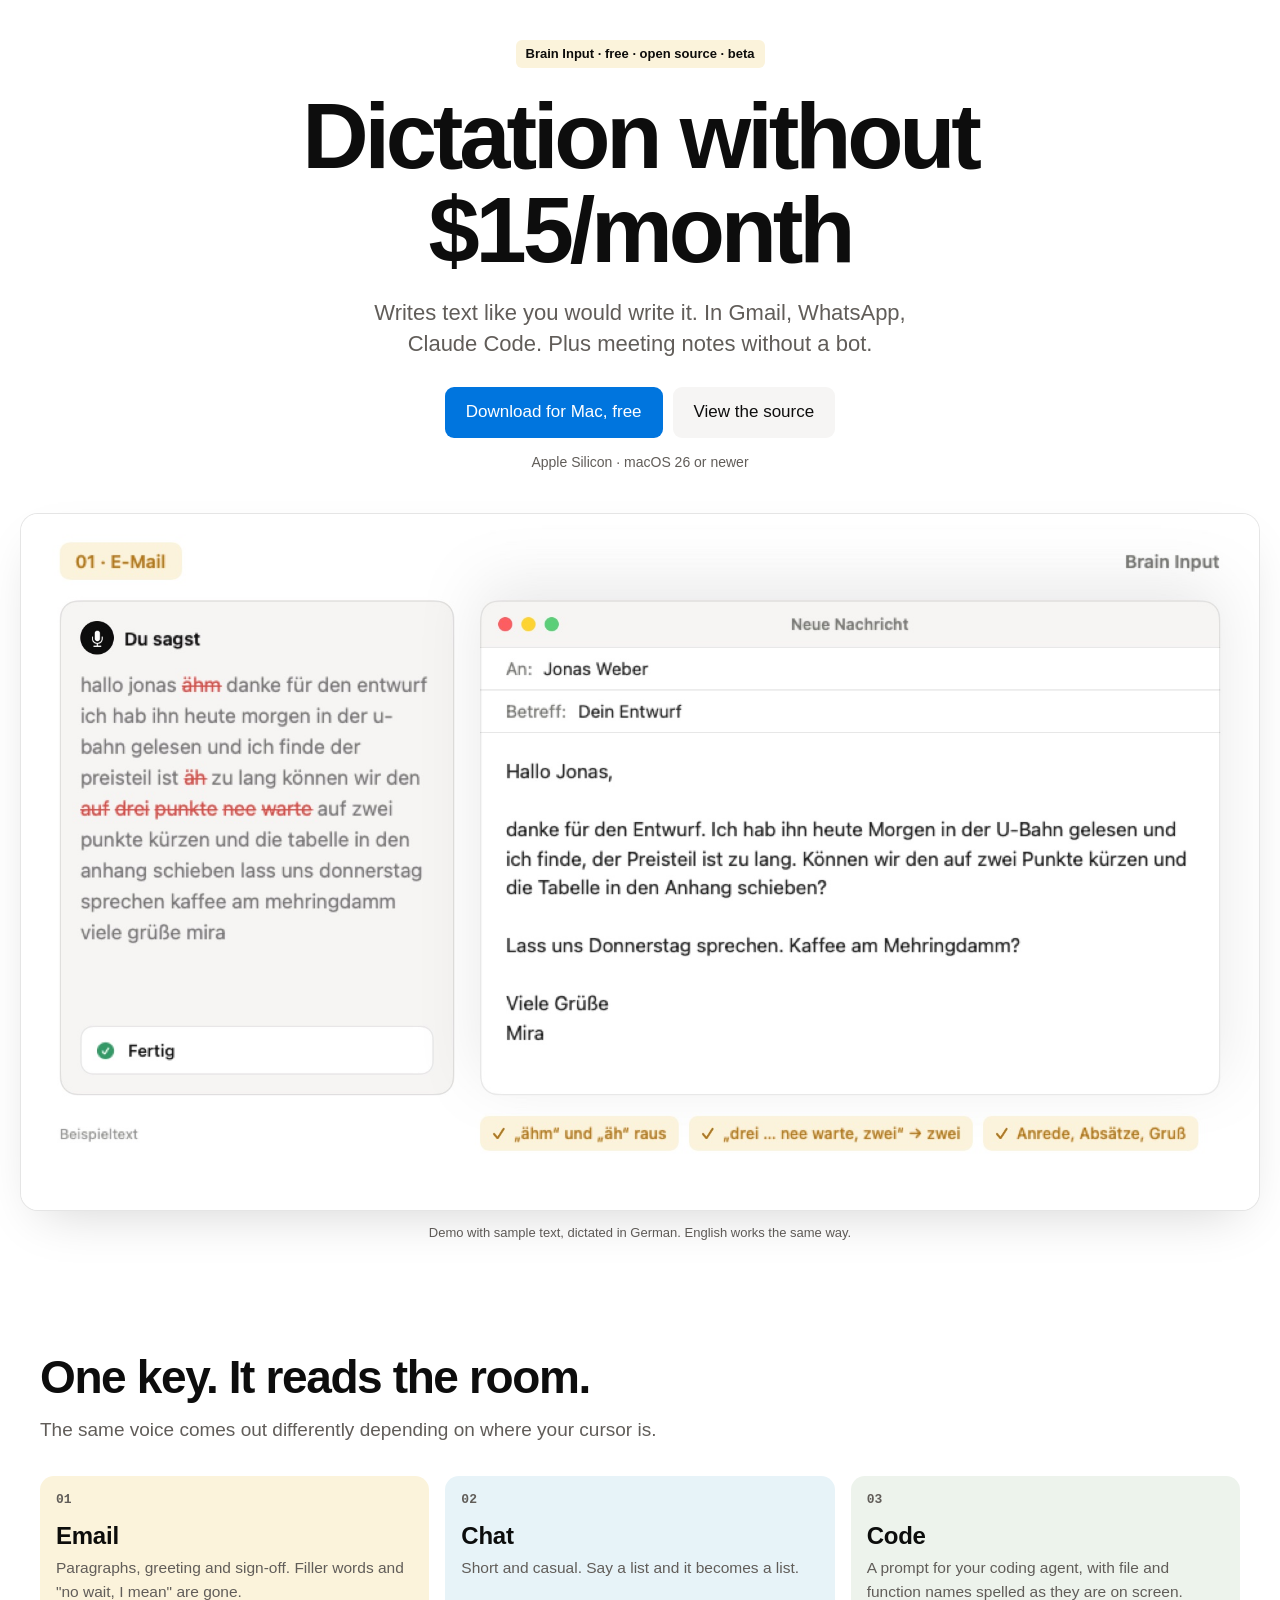
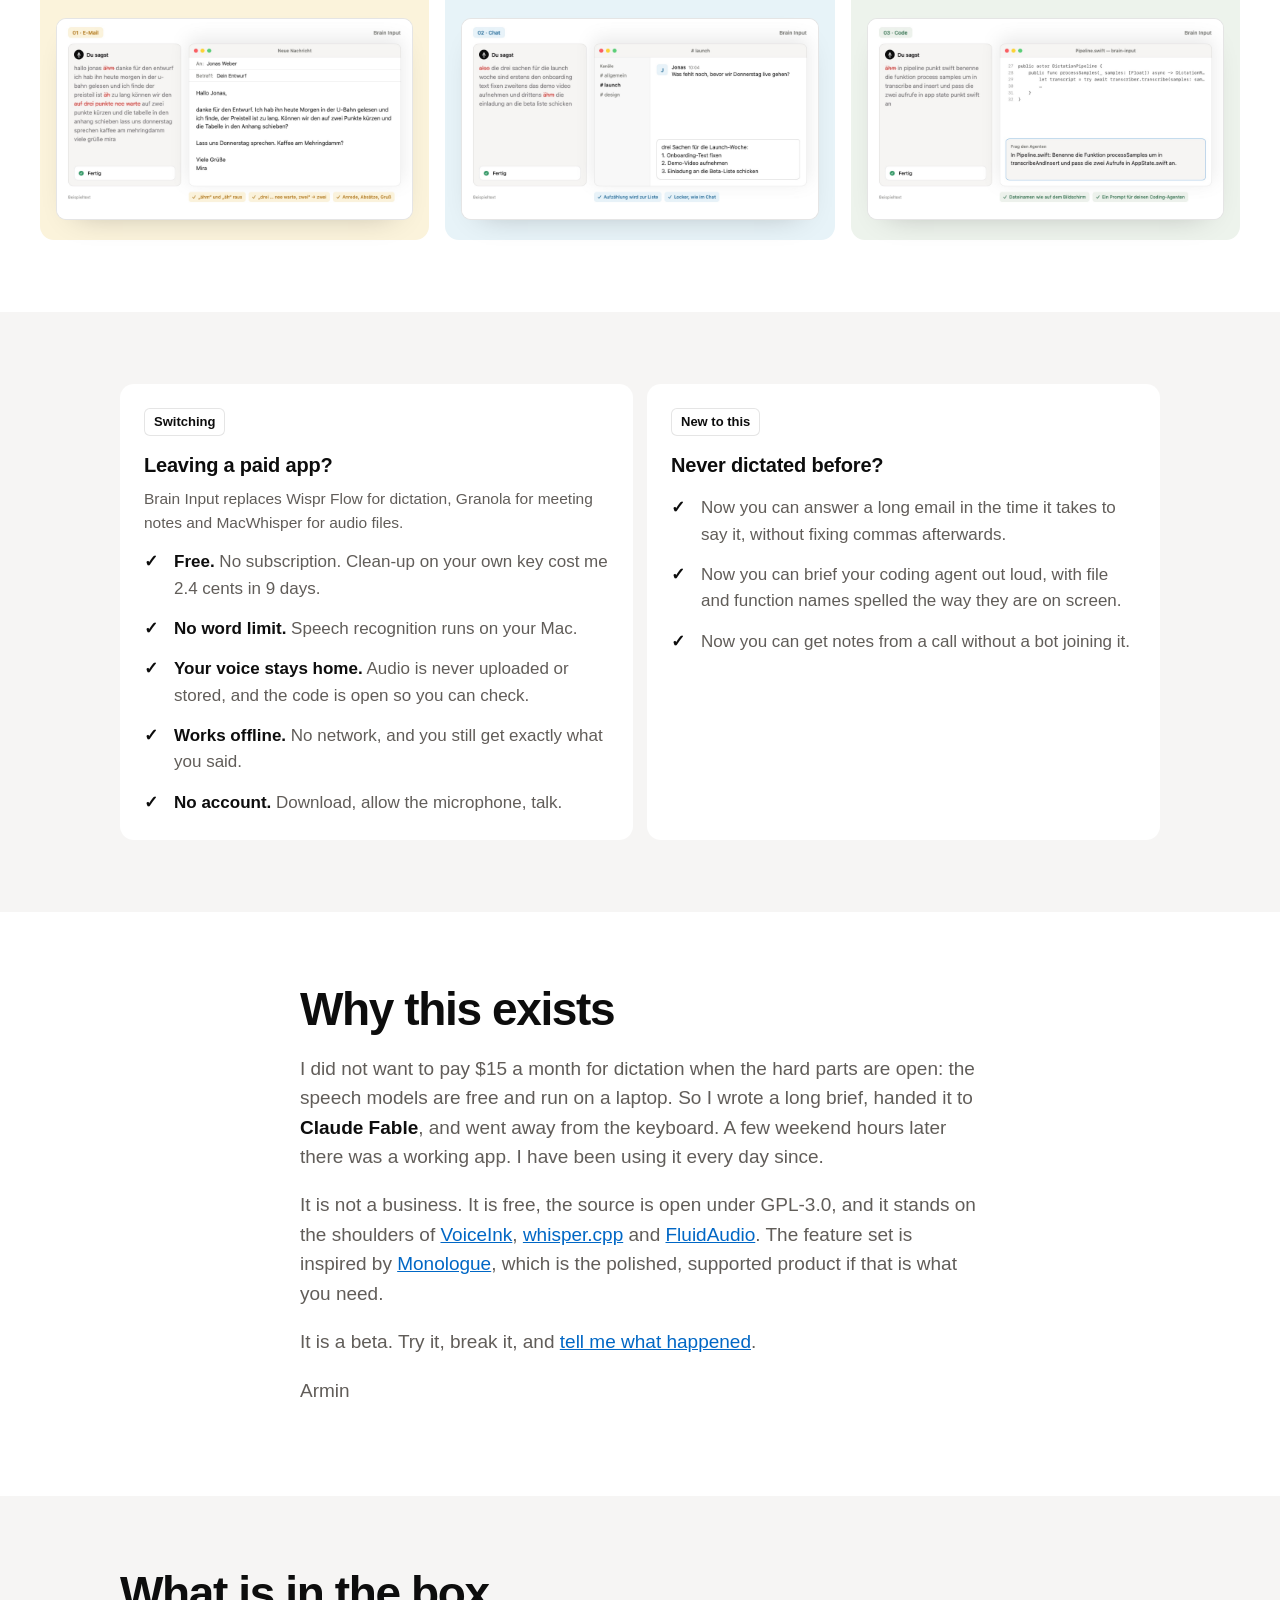
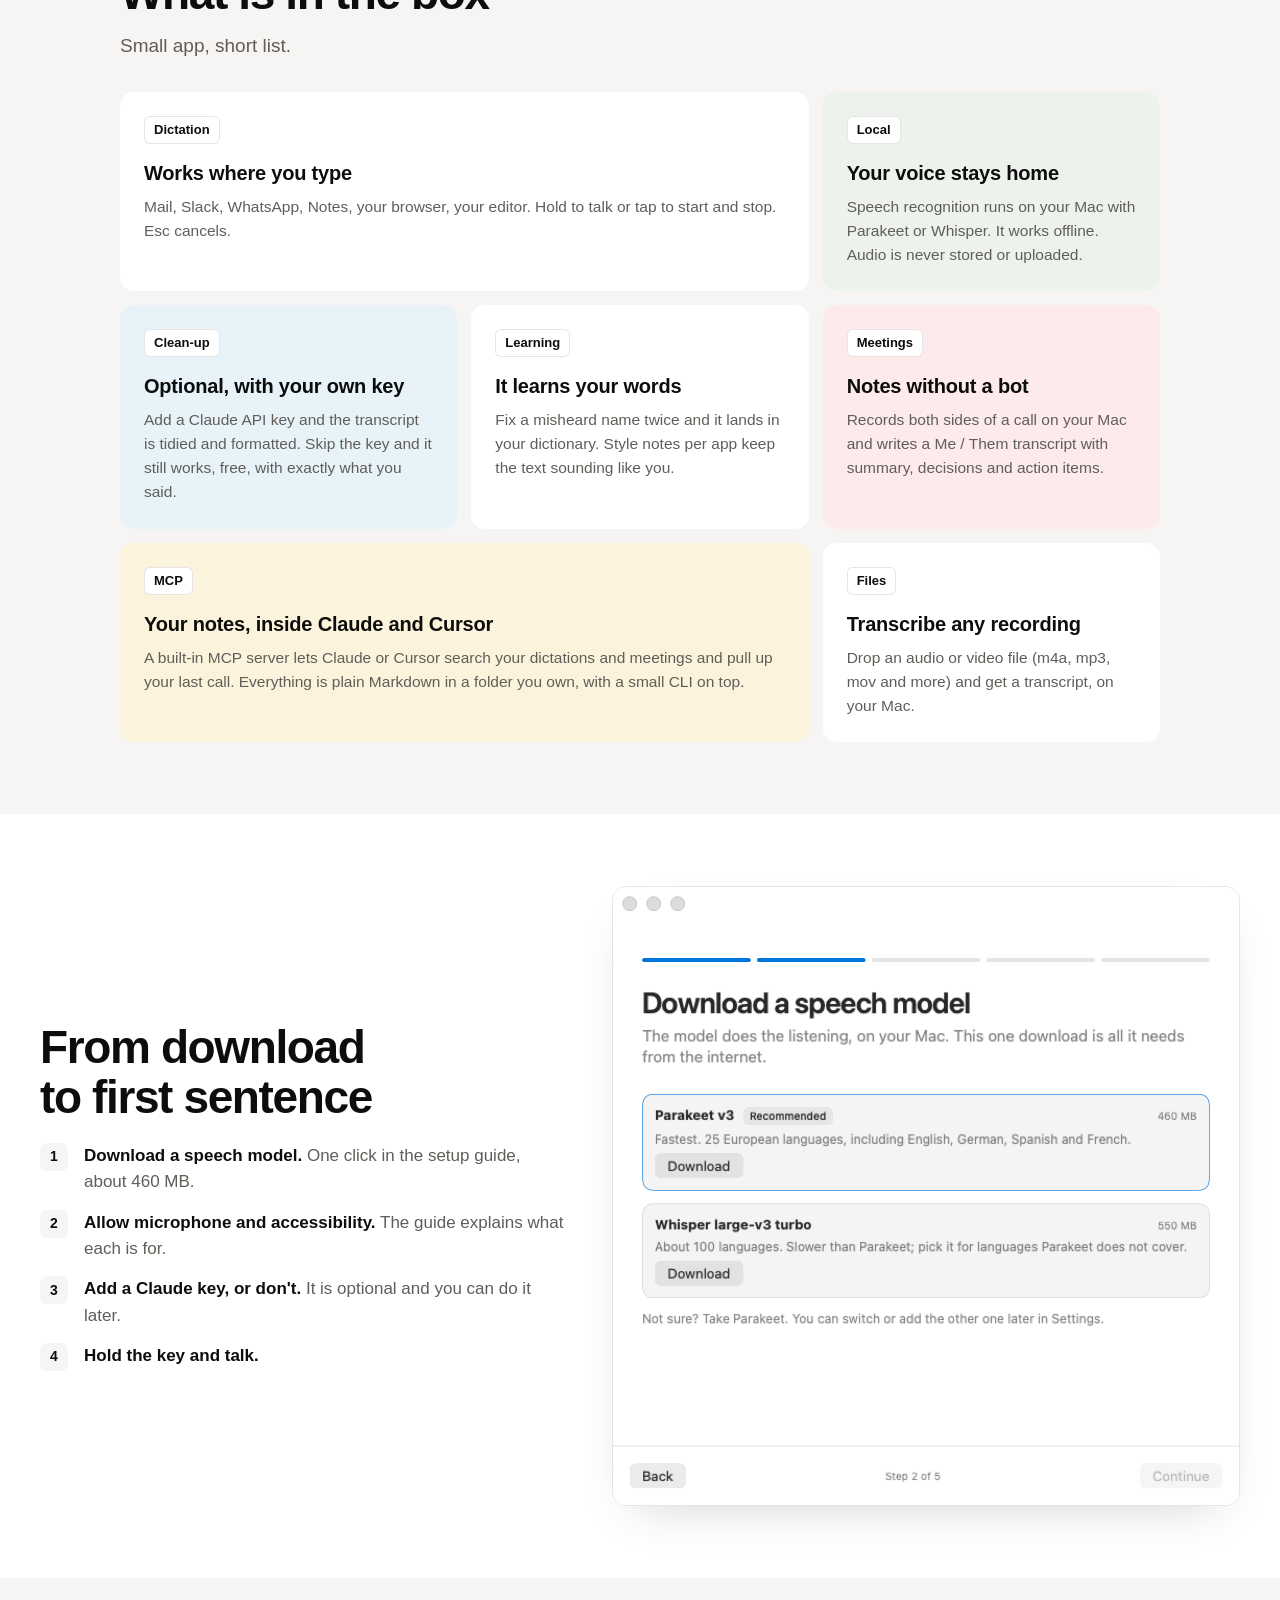
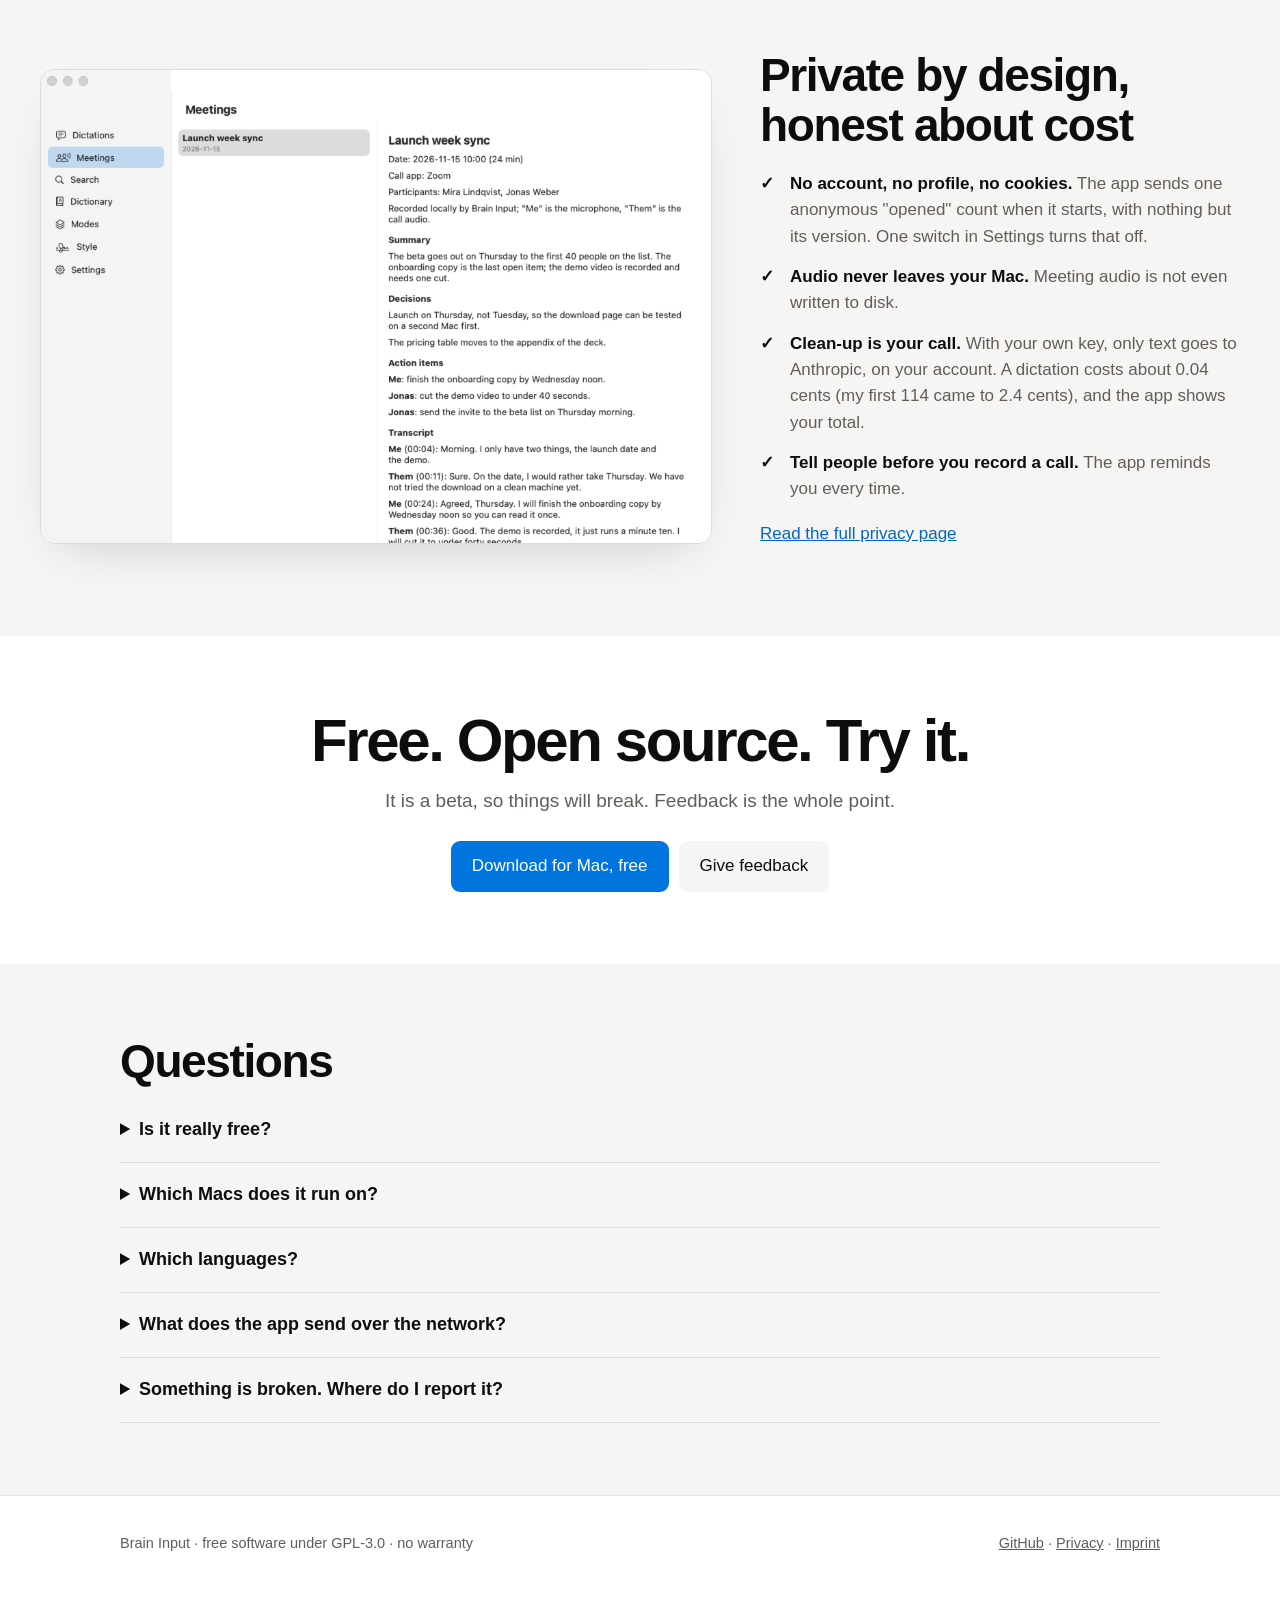
==== commit e1c37d8b: "0.1.2: file transcription, live preview, new setup guide, phone layout for the site - Transcribe any" ====
--- a/docs/index.html
+++ b/docs/index.html
@@ -4,7 +4,7 @@
 <meta charset="utf-8">
 <meta name="viewport" content="width=device-width, initial-scale=1">
 <title>Brain Input · Talk. It types.</title>
-<meta name="description" content="Free, open-source dictation for Mac. Hold a key, speak, and clean text lands at your cursor, formatted for the app you are in. Speech recognition runs on your Mac.">
+<meta name="description" content="Free, open-source dictation for Mac, without the $15 a month. Hold a key, speak, and clean text lands at your cursor. Speech recognition runs on your Mac: no word limit, no account, works offline.">
 <meta property="og:title" content="Brain Input · Talk. It types.">
 <meta property="og:description" content="Free, open-source dictation for Mac. Speech recognition runs on your Mac. Built in a weekend with Claude Fable.">
 <meta property="og:image" content="https://brain-input.vercel.app/media/still-email.jpg">
@@ -23,35 +23,79 @@
       <a class="hide" href="#privacy">Privacy</a>
       <a class="hide" href="#faq">Questions</a>
       <a href="https://github.com/elpresidentex/brain-input">GitHub</a>
-      <a class="btn primary" href="https://github.com/elpresidentex/brain-input/releases/latest" data-track="download_clicked" data-where="nav">Download</a>
+      <a class="btn primary" href="https://github.com/elpresidentex/brain-input/releases/latest/download/BrainInput-latest.dmg" data-track="download_clicked" data-where="nav">Download</a>
     </nav>
   </header>
 
   <div class="hero">
-    <span class="tag">Free · open source · beta</span>
-    <h1>Talk. It types.</h1>
-    <p class="lead">Hold a key, say it the way you think it, and get it the way you would write it. In any app on your Mac, with speech recognition that never leaves it.</p>
+    <span class="tag">Brain Input · free · open source · beta</span>
+    <h1>Dictation without $15/month</h1>
+    <p class="lead">Writes text like you would write it. In Gmail, WhatsApp, Claude&nbsp;Code. Plus meeting notes without a bot.</p>
     <div class="cta">
-      <a class="btn primary" href="https://github.com/elpresidentex/brain-input/releases/latest" data-track="download_clicked" data-where="hero">Download for Mac, free</a>
+      <a class="btn primary" href="https://github.com/elpresidentex/brain-input/releases/latest/download/BrainInput-latest.dmg" data-track="download_clicked" data-where="hero">Download for Mac, free</a>
       <a class="btn ghost" href="https://github.com/elpresidentex/brain-input">View the source</a>
     </div>
-    <p class="req">Apple Silicon · macOS 26 or newer · no account, no subscription</p>
+    <p class="req">Apple Silicon · macOS 26 or newer</p>
     <div class="stage">
-      <video src="media/demo.mp4" poster="media/still-email.jpg" autoplay muted loop playsinline aria-label="Demo in German: a spoken, rambling message becomes a clean email, a chat list and a coding prompt"></video>
+      <video id="demo" poster="media/still-email.jpg" autoplay muted loop playsinline aria-label="Demo in German: a spoken, rambling message becomes a clean email, a chat list and a coding prompt"></video>
+      <script>
+      // Phones get the 9:16 cut, everything else the 16:9 one.
+      (function () {
+        var v = document.getElementById('demo'), m = matchMedia('(max-width:780px)').matches;
+        if (m) v.setAttribute('poster', 'media/still-mobile.jpg');
+        v.src = m ? 'media/demo-mobile.mp4' : 'media/demo.mp4';
+      })();
+      </script>
     </div>
     <p class="note">Demo with sample text, dictated in German. English works the same way.</p>
   </div>
 </div>
 
 <section id="features">
-  <div class="wrap">
+  <div class="wrap wide">
     <h2>One key. It reads the room.</h2>
     <p class="sub">The same voice comes out differently depending on where your cursor is.</p>
     <div class="shots">
-      <figure class="c-yellow"><span class="n">01</span><img src="media/still-email.jpg" alt="A rambling spoken message next to the clean email it became" loading="lazy"><figcaption><b>Email</b>Paragraphs, greeting and sign-off. Filler words and "no wait, I mean" are gone.</figcaption></figure>
-      <figure class="c-blue"><span class="n">02</span><img src="media/still-chat.jpg" alt="A spoken list turned into a numbered chat message" loading="lazy"><figcaption><b>Chat</b>Short and casual. Say a list and it becomes a list.</figcaption></figure>
-      <figure class="c-green"><span class="n">03</span><img src="media/still-code.jpg" alt="A dictated prompt with file names spelled as on screen" loading="lazy"><figcaption><b>Code</b>A prompt for your coding agent, with file and function names spelled as they are on screen.</figcaption></figure>
-    </div>
+      <figure class="c-yellow"><span class="n">01</span><figcaption><b>Email</b><span>Paragraphs, greeting and sign-off. Filler words and "no wait, I mean" are gone.</span></figcaption><button class="zoom" type="button" data-full="media/still-email.jpg" aria-label="Enlarge: A rambling spoken message next to the clean email it became"><img src="media/still-email.jpg" alt="A rambling spoken message next to the clean email it became" loading="lazy"><i>Tap to enlarge</i></button></figure>
+      <figure class="c-blue"><span class="n">02</span><figcaption><b>Chat</b><span>Short and casual. Say a list and it becomes a list.</span></figcaption><button class="zoom" type="button" data-full="media/still-chat.jpg" aria-label="Enlarge: A spoken list turned into a numbered chat message"><img src="media/still-chat.jpg" alt="A spoken list turned into a numbered chat message" loading="lazy"><i>Tap to enlarge</i></button></figure>
+      <figure class="c-green"><span class="n">03</span><figcaption><b>Code</b><span>A prompt for your coding agent, with file and function names spelled as they are on screen.</span></figcaption><button class="zoom" type="button" data-full="media/still-code.jpg" aria-label="Enlarge: A dictated prompt with file names spelled as on screen"><img src="media/still-code.jpg" alt="A dictated prompt with file names spelled as on screen" loading="lazy"><i>Tap to enlarge</i></button></figure>
+    </div>
+  </div>
+</section>
+
+<section class="band" id="switch">
+  <div class="wrap duo">
+    <div class="card">
+      <span class="k">Switching</span>
+      <h3>Leaving a paid app?</h3>
+      <p>Brain Input replaces Wispr Flow for dictation, Granola for meeting notes and MacWhisper for audio files.</p>
+      <ul class="plain">
+        <li><b>Free.</b> No subscription. Clean-up on your own key cost me 2.4 cents in 9 days.</li>
+        <li><b>No word limit.</b> Speech recognition runs on your Mac.</li>
+        <li><b>Your voice stays home.</b> Audio is never uploaded or stored, and the code is open so you can check.</li>
+        <li><b>Works offline.</b> No network, and you still get exactly what you said.</li>
+        <li><b>No account.</b> Download, allow the microphone, talk.</li>
+      </ul>
+    </div>
+    <div class="card">
+      <span class="k">New to this</span>
+      <h3>Never dictated before?</h3>
+      <ul class="plain">
+        <li>Now you can answer a long email in the time it takes to say it, without fixing commas afterwards.</li>
+        <li>Now you can brief your coding agent out loud, with file and function names spelled the way they are on screen.</li>
+        <li>Now you can get notes from a call without a bot joining it.</li>
+      </ul>
+    </div>
+  </div>
+</section>
+
+<section>
+  <div class="wrap story">
+    <h2>Why this exists</h2>
+    <p>I did not want to pay $15 a month for dictation when the hard parts are open: the speech models are free and run on a laptop. So I wrote a long brief, handed it to <b>Claude Fable</b>, and went away from the keyboard. A few weekend hours later there was a working app. I have been using it every day since.</p>
+    <p>It is not a business. It is free, the source is open under GPL-3.0, and it stands on the shoulders of <a href="https://github.com/Beingpax/VoiceInk">VoiceInk</a>, <a href="https://github.com/ggml-org/whisper.cpp">whisper.cpp</a> and <a href="https://github.com/FluidInference/FluidAudio">FluidAudio</a>. The feature set is inspired by <a href="https://www.monologue.to/">Monologue</a>, which is the polished, supported product if that is what you need.</p>
+    <p>It is a beta. Try it, break it, and <a href="https://github.com/elpresidentex/brain-input/issues">tell me what happened</a>.</p>
+    <p>Armin</p>
   </div>
 </section>
 
@@ -62,18 +106,19 @@
     <div class="grid">
       <div class="card wide"><span class="k">Dictation</span><h3>Works where you type</h3><p>Mail, Slack, WhatsApp, Notes, your browser, your editor. Hold to talk or tap to start and stop. Esc cancels.</p></div>
       <div class="card c-green"><span class="k">Local</span><h3>Your voice stays home</h3><p>Speech recognition runs on your Mac with Parakeet or Whisper. It works offline. Audio is never stored or uploaded.</p></div>
-      <div class="card c-blue"><span class="k">Clean-up</span><h3>Optional, with your own key</h3><p>Add a Claude API key and the transcript is tidied and formatted. Skip it and you get exactly what you said.</p></div>
+      <div class="card c-blue"><span class="k">Clean-up</span><h3>Optional, with your own key</h3><p>Add a Claude API key and the transcript is tidied and formatted. Skip the key and it still works, free, with exactly what you said.</p></div>
       <div class="card"><span class="k">Learning</span><h3>It learns your words</h3><p>Fix a misheard name twice and it lands in your dictionary. Style notes per app keep the text sounding like you.</p></div>
       <div class="card c-pink"><span class="k">Meetings</span><h3>Notes without a bot</h3><p>Records both sides of a call on your Mac and writes a Me / Them transcript with summary, decisions and action items.</p></div>
-      <div class="card wide c-yellow"><span class="k">Yours</span><h3>Plain files, open to agents</h3><p>Everything is Markdown in a folder. A small CLI and an MCP server let Claude or Cursor pull up your last meeting.</p></div>
+      <div class="card wide c-yellow"><span class="k">MCP</span><h3>Your notes, inside Claude and Cursor</h3><p>A built-in MCP server lets Claude or Cursor search your dictations and meetings and pull up your last call. Everything is plain Markdown in a folder you own, with a small CLI on top.</p></div>
+      <div class="card"><span class="k">Files</span><h3>Transcribe any recording</h3><p>Drop an audio or video file (m4a, mp3, mov and more) and get a transcript, on your Mac.</p></div>
     </div>
   </div>
 </section>
 
 <section>
-  <div class="wrap split">
+  <div class="wrap wide split">
     <div>
-      <h2>Two minutes from download to first sentence</h2>
+      <h2>From download to first sentence</h2>
       <ol class="steps">
         <li><b>Download a speech model.</b> One click in the setup guide, about 460 MB.</li>
         <li><b>Allow microphone and accessibility.</b> The guide explains what each is for.</li>
@@ -86,28 +131,18 @@
 </section>
 
 <section class="band" id="privacy">
-  <div class="wrap split">
+  <div class="wrap wide split flip">
     <img src="media/main-meetings.png" alt="A meeting note with summary, decisions, action items and a Me / Them transcript" loading="lazy">
     <div>
       <h2>Private by design, honest about cost</h2>
       <ul class="plain">
         <li><b>No account, no profile, no cookies.</b> The app sends one anonymous "opened" count when it starts, with nothing but its version. One switch in Settings turns that off.</li>
         <li><b>Audio never leaves your Mac.</b> Meeting audio is not even written to disk.</li>
-        <li><b>Clean-up is your call.</b> With your own key, only text goes to Anthropic, on your account. A dictation costs a fraction of a cent and the app shows your total.</li>
+        <li><b>Clean-up is your call.</b> With your own key, only text goes to Anthropic, on your account. A dictation costs about 0.04 cents (my first 114 came to 2.4 cents), and the app shows your total.</li>
         <li><b>Tell people before you record a call.</b> The app reminds you every time.</li>
       </ul>
       <p style="margin-top:18px"><a href="privacy.html">Read the full privacy page</a></p>
     </div>
-  </div>
-</section>
-
-<section>
-  <div class="wrap story">
-    <h2>Why this exists</h2>
-    <p>I did not want to pay $15 a month for dictation when the hard parts are open: the speech models are free and run on a laptop. So I wrote a long brief, handed it to <b>Claude Fable</b>, and went away from the keyboard. A few weekend hours later there was a working app. I have been using it every day since.</p>
-    <p>It is not a business. It is free, the source is open under GPL-3.0, and it stands on the shoulders of <a href="https://github.com/Beingpax/VoiceInk">VoiceInk</a>, <a href="https://github.com/ggml-org/whisper.cpp">whisper.cpp</a> and <a href="https://github.com/FluidInference/FluidAudio">FluidAudio</a>. The feature set is inspired by <a href="https://www.monologue.to/">Monologue</a>, which is the polished, supported product if that is what you need.</p>
-    <p>It is a beta. Try it, break it, and <a href="https://github.com/elpresidentex/brain-input/issues">tell me what happened</a>.</p>
-    <p>Armin</p>
   </div>
 </section>
 
@@ -116,7 +151,7 @@
     <h2>Free. Open source. Try it.</h2>
     <p class="sub">It is a beta, so things will break. Feedback is the whole point.</p>
     <div class="cta">
-      <a class="btn primary" href="https://github.com/elpresidentex/brain-input/releases/latest" data-track="download_clicked" data-where="footer">Download for Mac, free</a>
+      <a class="btn primary" href="https://github.com/elpresidentex/brain-input/releases/latest/download/BrainInput-latest.dmg" data-track="download_clicked" data-where="footer">Download for Mac, free</a>
       <a class="btn ghost" href="https://github.com/elpresidentex/brain-input/issues" data-track="feedback_clicked" data-where="footer">Give feedback</a>
     </div>
   </div>
@@ -139,5 +174,33 @@
     <span><a href="https://github.com/elpresidentex/brain-input">GitHub</a> · <a href="privacy.html">Privacy</a> · <a href="imprint.html">Imprint</a></span>
   </div>
 </footer>
+<dialog id="lb" aria-label="Enlarged image"><button type="button" class="x" aria-label="Close">&times;</button><div class="pan"><img alt=""></div></dialog>
+<script>
+(function () {
+  var d = document.getElementById('lb'), img = d.querySelector('img');
+  document.querySelectorAll('button.zoom').forEach(function (b) {
+    b.setAttribute('aria-expanded', 'false');
+    b.addEventListener('click', function () {
+      // Phones: full screen. Desktop: the card widens in its row and the other two stay visible.
+      if (matchMedia('(max-width:780px)').matches) { img.src = b.dataset.full; img.alt = b.querySelector('img').alt; d.showModal(); d.querySelector('.pan').scrollTo(0, 0); return; }
+      var all = Array.prototype.slice.call(document.querySelectorAll('button.zoom')), i = all.indexOf(b), open = b.getAttribute('aria-expanded') !== 'true';
+      var row = b.closest('.shots');
+      if (open) row.setAttribute('data-open', i + 1); else row.removeAttribute('data-open');
+      all.forEach(function (o) { o.setAttribute('aria-expanded', String(open && o === b)); });
+    });
+  });
+  d.addEventListener('click', function (e) { if (e.target !== img) d.close(); });
+})();
+</script>
+<script>
+// The menu bar stays out of the way until the hero's buttons scroll off screen, so the demo gets the space.
+(function () {
+  var nav = document.querySelector('header.nav'), cta = document.querySelector('.hero .cta');
+  if (!nav || !cta || !('IntersectionObserver' in window)) { if (nav) nav.classList.add('show'); return; }
+  new IntersectionObserver(function (e) {
+    nav.classList.toggle('show', !e[0].isIntersecting && e[0].boundingClientRect.top < 0);
+  }).observe(cta);
+})();
+</script>
 </body>
 </html>
--- a/docs/style.css
+++ b/docs/style.css
@@ -9,14 +9,15 @@
 body{margin:0;background:var(--bg);color:var(--fg);font:17px/1.55 var(--sans);-webkit-font-smoothing:antialiased;overflow-x:hidden}
 a{color:var(--accent-text)}
 .wrap{max-width:1080px;margin:0 auto;padding:0 20px}
-header.nav{display:flex;align-items:center;justify-content:space-between;padding:14px 0;gap:12px}
+header.nav{display:flex;align-items:center;justify-content:space-between;gap:12px;position:fixed;top:0;left:0;right:0;z-index:20;padding:calc(10px + env(safe-area-inset-top,0px)) max(20px,calc((100% - 1040px)/2)) 10px;background:var(--bg);border-bottom:1px solid var(--line);transform:translateY(-100%);visibility:hidden;transition:transform .25s ease,visibility 0s .25s}
+header.nav.show{transform:none;visibility:visible;transition:transform .25s ease}
 .brand{display:flex;align-items:center;gap:10px;font-weight:600;font-size:17px;color:var(--fg);text-decoration:none;white-space:nowrap}
 .brand img{width:30px;height:30px;border-radius:7px}
 .nav nav{display:flex;gap:6px;font-size:15px;align-items:center}
 .nav nav a{color:var(--fg);text-decoration:none;padding:6px 10px;border-radius:8px}
 .nav nav a:hover{background:var(--bg2)}
 .nav nav a.btn{color:var(--accent-ink);padding:6px 14px;font-size:15px}
-.hero{text-align:center;padding:56px 0 24px}
+.hero{text-align:center;padding:40px 0 24px}
 .tag{display:inline-block;font-weight:600;font-size:13px;color:var(--fg);background:var(--yellow);border-radius:6px;padding:4px 10px;margin-bottom:22px}
 h1{font-weight:600;font-size:clamp(46px,10vw,92px);line-height:1.02;letter-spacing:-.045em;margin:0 0 20px;text-wrap:balance}
 .lead{font-size:clamp(18px,2.4vw,22px);line-height:1.4;color:var(--muted);max-width:660px;margin:0 auto 28px;text-wrap:pretty}
@@ -74,5 +75,53 @@
 .doc p,.doc li{color:var(--muted)}
 .doc address{font-style:normal;color:var(--fg)}
 :focus-visible{outline:2px solid var(--accent);outline-offset:3px}
-@media (max-width:780px){.grid,.shots{grid-template-columns:1fr}.card.wide{grid-column:auto}.split{grid-template-columns:1fr;gap:24px}.nav nav a.hide{display:none}section{padding:48px 0}.hero{padding-top:36px}}
-@media (prefers-reduced-motion: reduce){html{scroll-behavior:auto}}
+.duo{display:grid;grid-template-columns:1fr 1fr;gap:14px}
+.duo ul.plain{margin-top:14px}
+@media (max-width:780px){.grid,.shots,.duo{grid-template-columns:1fr}.card.wide{grid-column:auto}.split{grid-template-columns:1fr;gap:24px}.nav nav a.hide{display:none}section{padding:48px 0}.hero{padding-top:20px}.stage{margin-top:24px}}
+@media (prefers-reduced-motion: reduce){html{scroll-behavior:auto}header.nav,header.nav.show{transition:none}}
+
+/* Bigger visuals: wide wrap for image-led sections, one scene per row, tap/click to enlarge. */
+.wrap.wide{max-width:1240px}
+.hero .stage{max-width:none;width:min(1240px,calc(100vw - 40px));position:relative;left:50%;transform:translateX(-50%);border-radius:18px}
+.shots{grid-template-columns:repeat(3,1fr);gap:16px}
+.shots figure{padding:16px 16px 20px;display:flex;flex-direction:column}
+.shots .n{margin-bottom:10px}
+.shots figcaption{margin:0 0 14px;display:block}
+.shots b{display:block;font-size:24px;margin-bottom:2px}
+.shots figcaption span{font-size:15.5px}
+.shots .zoom{margin-top:auto;padding:0;border:0;background:none;cursor:zoom-in;position:relative;display:block;font:inherit}
+.shots .zoom img{border-radius:10px;box-shadow:0 12px 30px -20px rgba(0,0,0,.3)}
+.shots .zoom i{position:absolute;right:10px;bottom:10px;font:600 13px var(--sans);background:rgba(0,0,0,.72);color:#fff;border-radius:8px;padding:5px 10px;pointer-events:none}
+.split{grid-template-columns:5fr 6fr;gap:48px}
+.split.flip{grid-template-columns:7fr 5fr}
+dialog#lb{border:0;padding:0;background:rgba(0,0,0,.92);width:100vw;height:100dvh;max-width:none;max-height:none;margin:0}
+dialog#lb::backdrop{background:#000}
+dialog#lb .pan{width:100%;height:100%;overflow:auto;display:grid;place-items:center;-webkit-overflow-scrolling:touch}
+dialog#lb img{width:min(100vw,calc(100dvh*16/9));height:auto;display:block;cursor:zoom-out}
+dialog#lb .x{position:fixed;top:max(10px,env(safe-area-inset-top));right:14px;z-index:2;width:44px;height:44px;border-radius:50%;border:0;background:rgba(255,255,255,.18);color:#fff;font-size:28px;line-height:1;cursor:pointer}
+@media (max-width:780px){
+ .shots figure{display:block;padding:16px 14px 16px}.shots .n{margin-bottom:8px}
+ .shots b{display:block;font-size:22px}.shots figcaption span{font-size:15.5px}
+ .shots .zoom{margin-top:14px}
+ .split,.split.flip{grid-template-columns:1fr}.split.flip img{order:2}
+ .hero .stage{width:calc(100vw - 24px);border-radius:12px}
+ dialog#lb img{width:max(100vw,900px);max-width:none}
+ dialog#lb .pan{place-items:center start}
+}
+@media (min-width:781px){.shots .zoom i{display:none}}
+
+@media (max-width:780px){.stage{aspect-ratio:9/16;max-height:82vh;width:min(calc(100vw - 24px),calc(82vh*9/16))!important}}
+
+/* Desktop: the clicked scene widens, the other two stay in the row. */
+@media (min-width:781px){
+ .shots{grid-template-columns:1fr 1fr 1fr;transition:grid-template-columns .45s cubic-bezier(.3,.7,.2,1)}
+ .shots[data-open="1"]{grid-template-columns:3.6fr 1fr 1fr}
+ .shots[data-open="2"]{grid-template-columns:1fr 3.6fr 1fr}
+ .shots[data-open="3"]{grid-template-columns:1fr 1fr 3.6fr}
+ .shots figcaption span{display:block;transition:opacity .3s}
+ .shots[data-open] figure:not(:has([aria-expanded="true"])) figcaption span{display:none}
+ .shots .zoom[aria-expanded="true"]{cursor:zoom-out}
+}
+/* Phones: one scene per row. */
+@media (max-width:780px){.shots{grid-template-columns:1fr}}
+@media (prefers-reduced-motion: reduce){.shots{transition:none}}
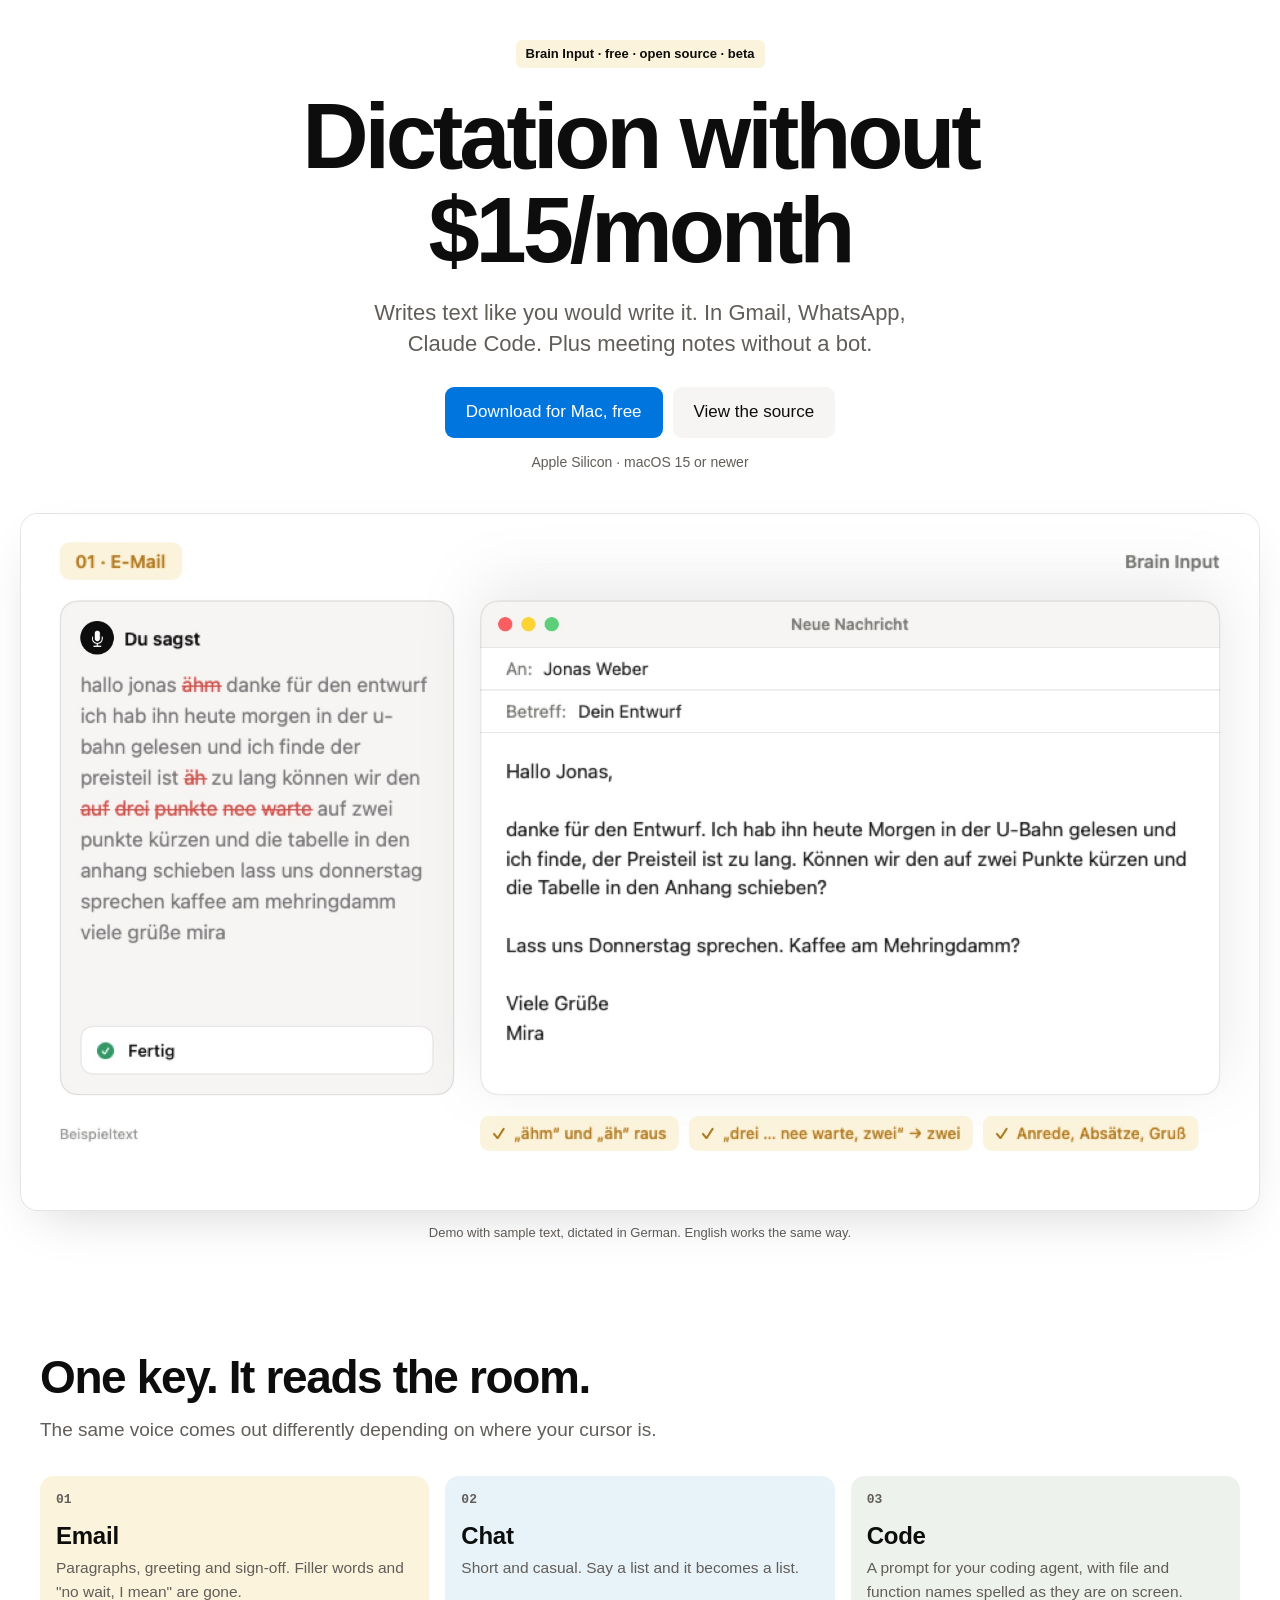
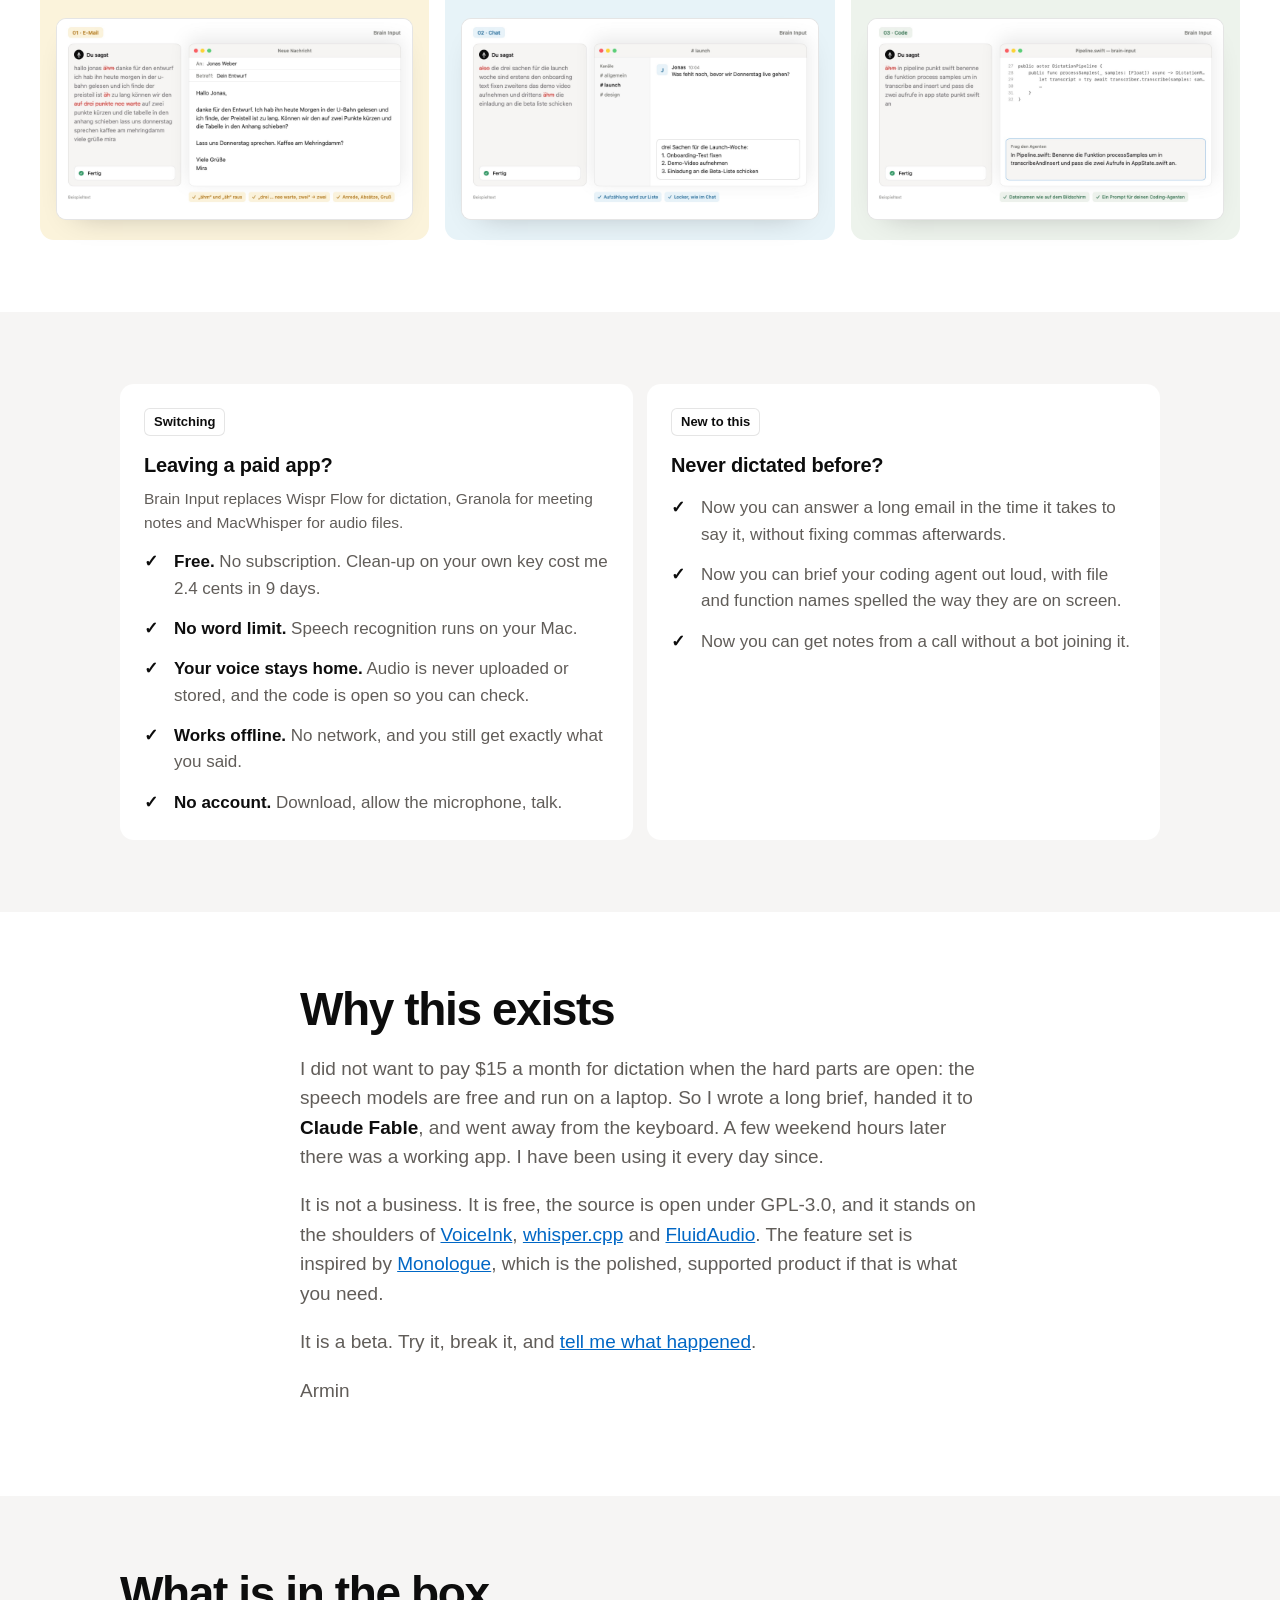
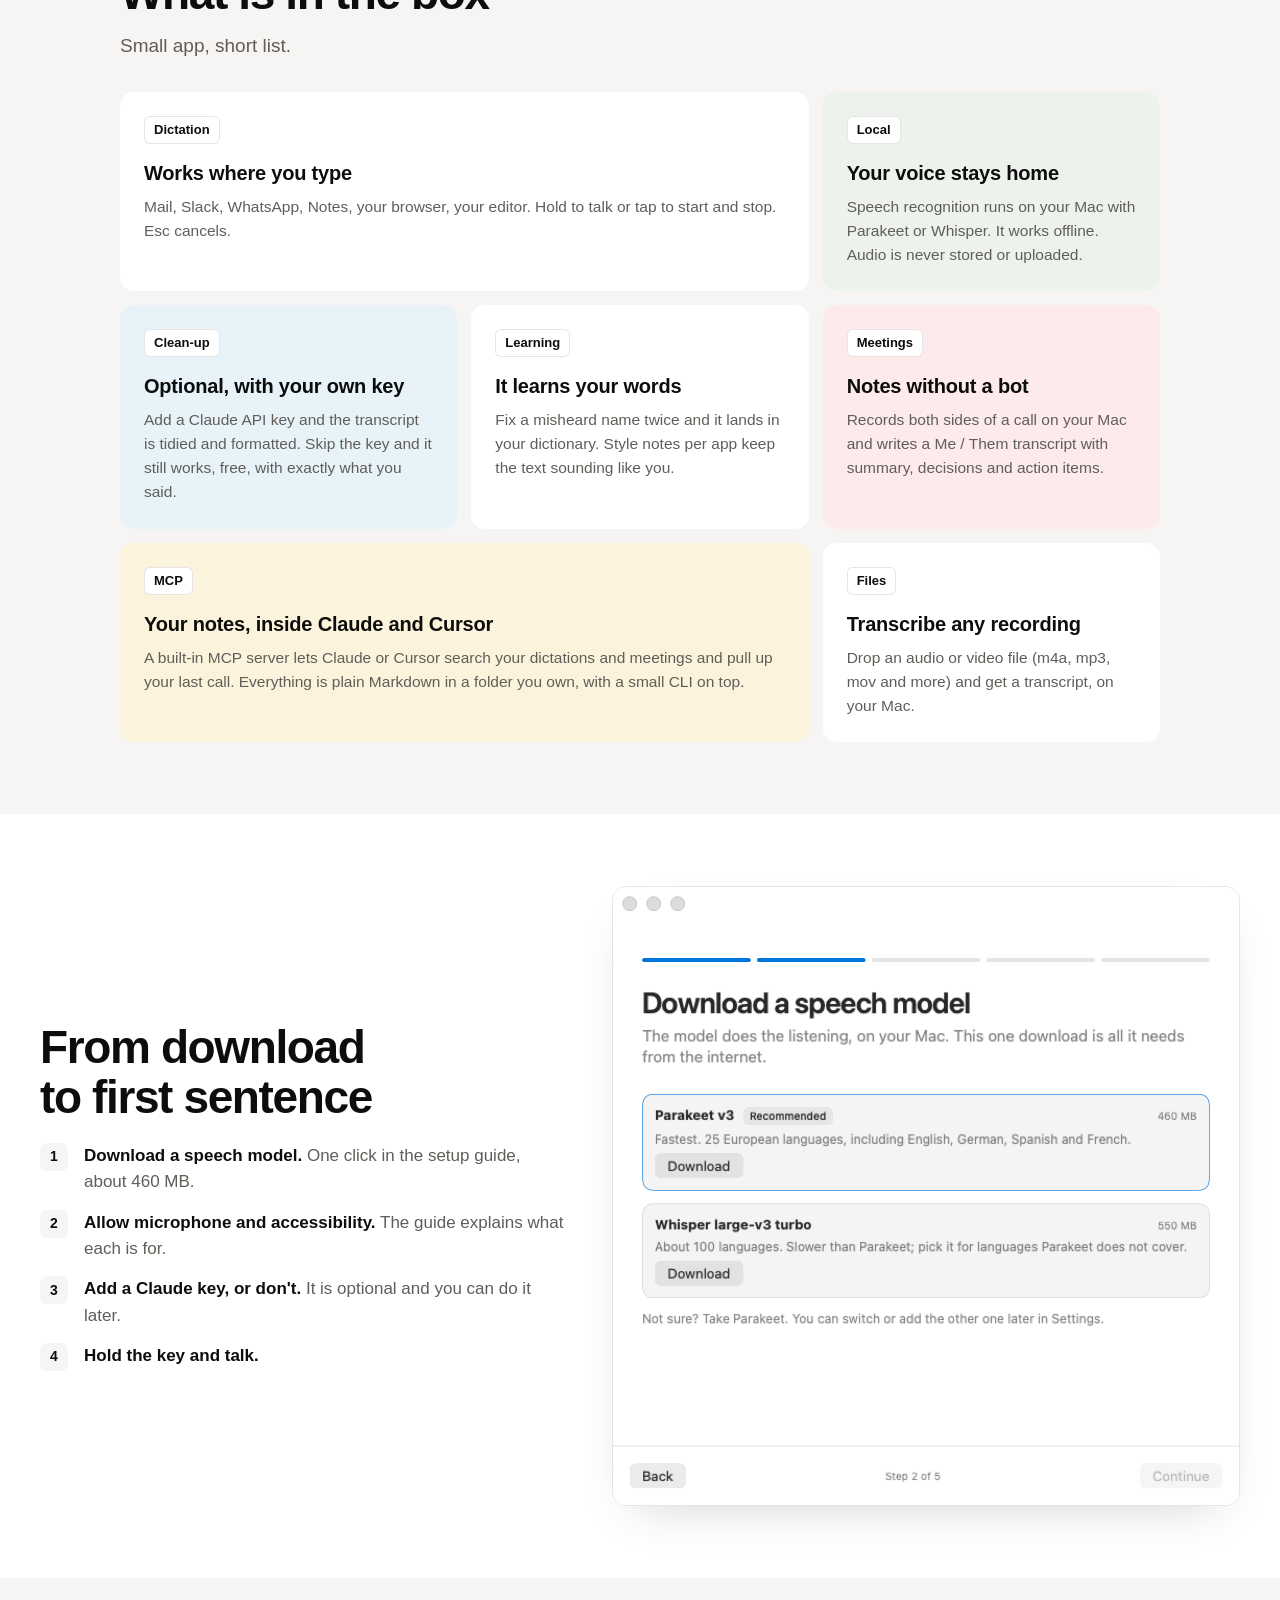
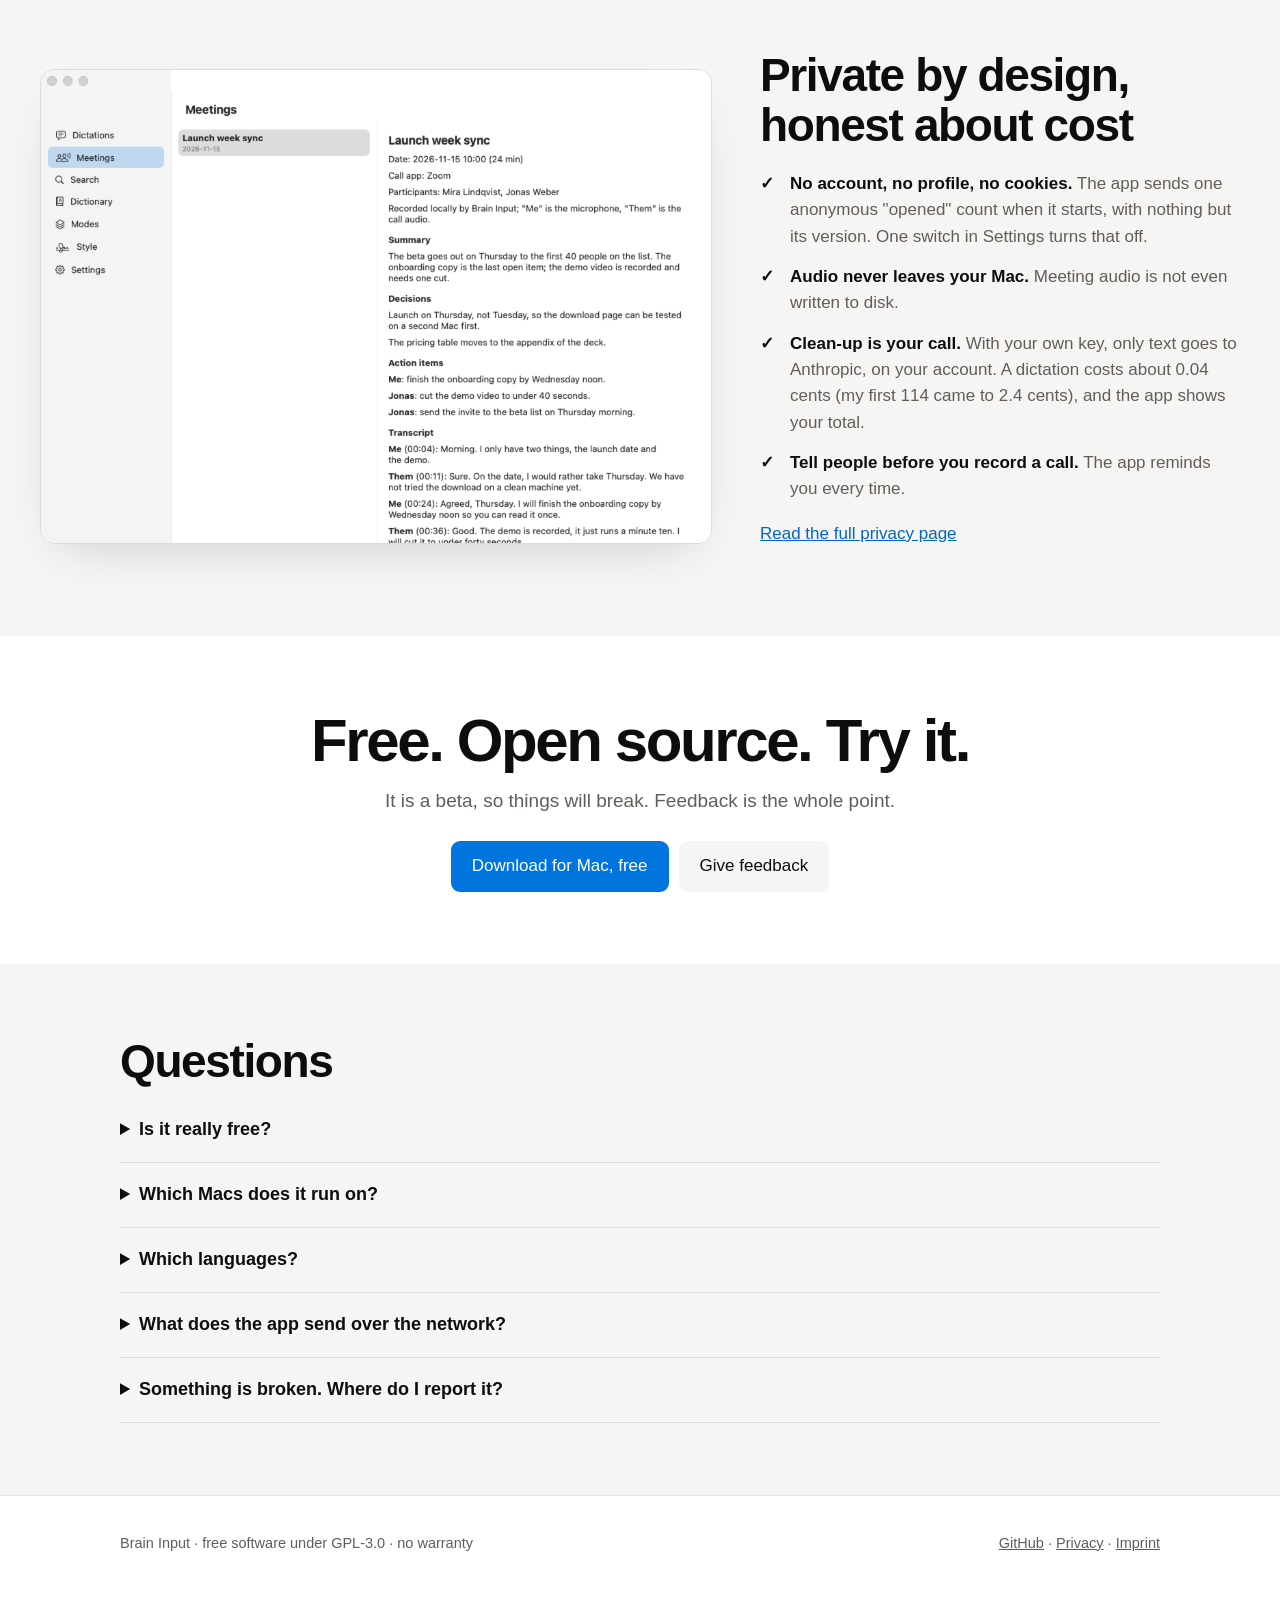
==== commit 39909ea0: "Run on macOS 15 Sequoia, not only macOS 26 The app required macOS 26 (Package.swift platforms and LS" ====
--- a/docs/index.html
+++ b/docs/index.html
@@ -35,7 +35,7 @@
       <a class="btn primary" href="https://github.com/elpresidentex/brain-input/releases/latest/download/BrainInput-latest.dmg" data-track="download_clicked" data-where="hero">Download for Mac, free</a>
       <a class="btn ghost" href="https://github.com/elpresidentex/brain-input">View the source</a>
     </div>
-    <p class="req">Apple Silicon · macOS 26 or newer</p>
+    <p class="req">Apple Silicon · macOS 15 or newer</p>
     <div class="stage">
       <video id="demo" poster="media/still-email.jpg" autoplay muted loop playsinline aria-label="Demo in German: a spoken, rambling message becomes a clean email, a chat list and a coding prompt"></video>
       <script>
@@ -161,7 +161,7 @@
   <div class="wrap">
     <h2>Questions</h2>
     <details><summary>Is it really free?</summary><p>Yes. The app is free and open source. Dictation with the local model costs nothing. The optional clean-up uses your own Claude API key and Anthropic bills you for it directly; in normal use that is cents, and the app shows the running total.</p></details>
-    <details><summary>Which Macs does it run on?</summary><p>Macs with Apple Silicon (M1 or newer) on macOS 26 or newer. There is no Intel, Windows or iPhone version.</p></details>
+    <details><summary>Which Macs does it run on?</summary><p>Macs with Apple Silicon (M1 or newer) on macOS 15 (Sequoia) or newer. There is no Intel, Windows or iPhone version.</p></details>
     <details><summary>Which languages?</summary><p>Parakeet covers 25 European languages, including English, German, Spanish and French. Whisper covers about 100 and can be downloaded in Settings. The language is detected for each dictation.</p></details>
     <details><summary>What does the app send over the network?</summary><p>The one-time model download, an anonymous "opened" count at start (app and macOS version, no ID; you can switch it off), and, only with your API key, the clean-up calls. Those contain the transcript, the app name and window title, your dictionary and style notes; in coding apps also visible window text so names are spelled right. Never audio.</p></details>
     <details><summary>Something is broken. Where do I report it?</summary><p>On <a href="https://github.com/elpresidentex/brain-input/issues">GitHub Issues</a>. There is no support team, just me, but I read everything.</p></details>
